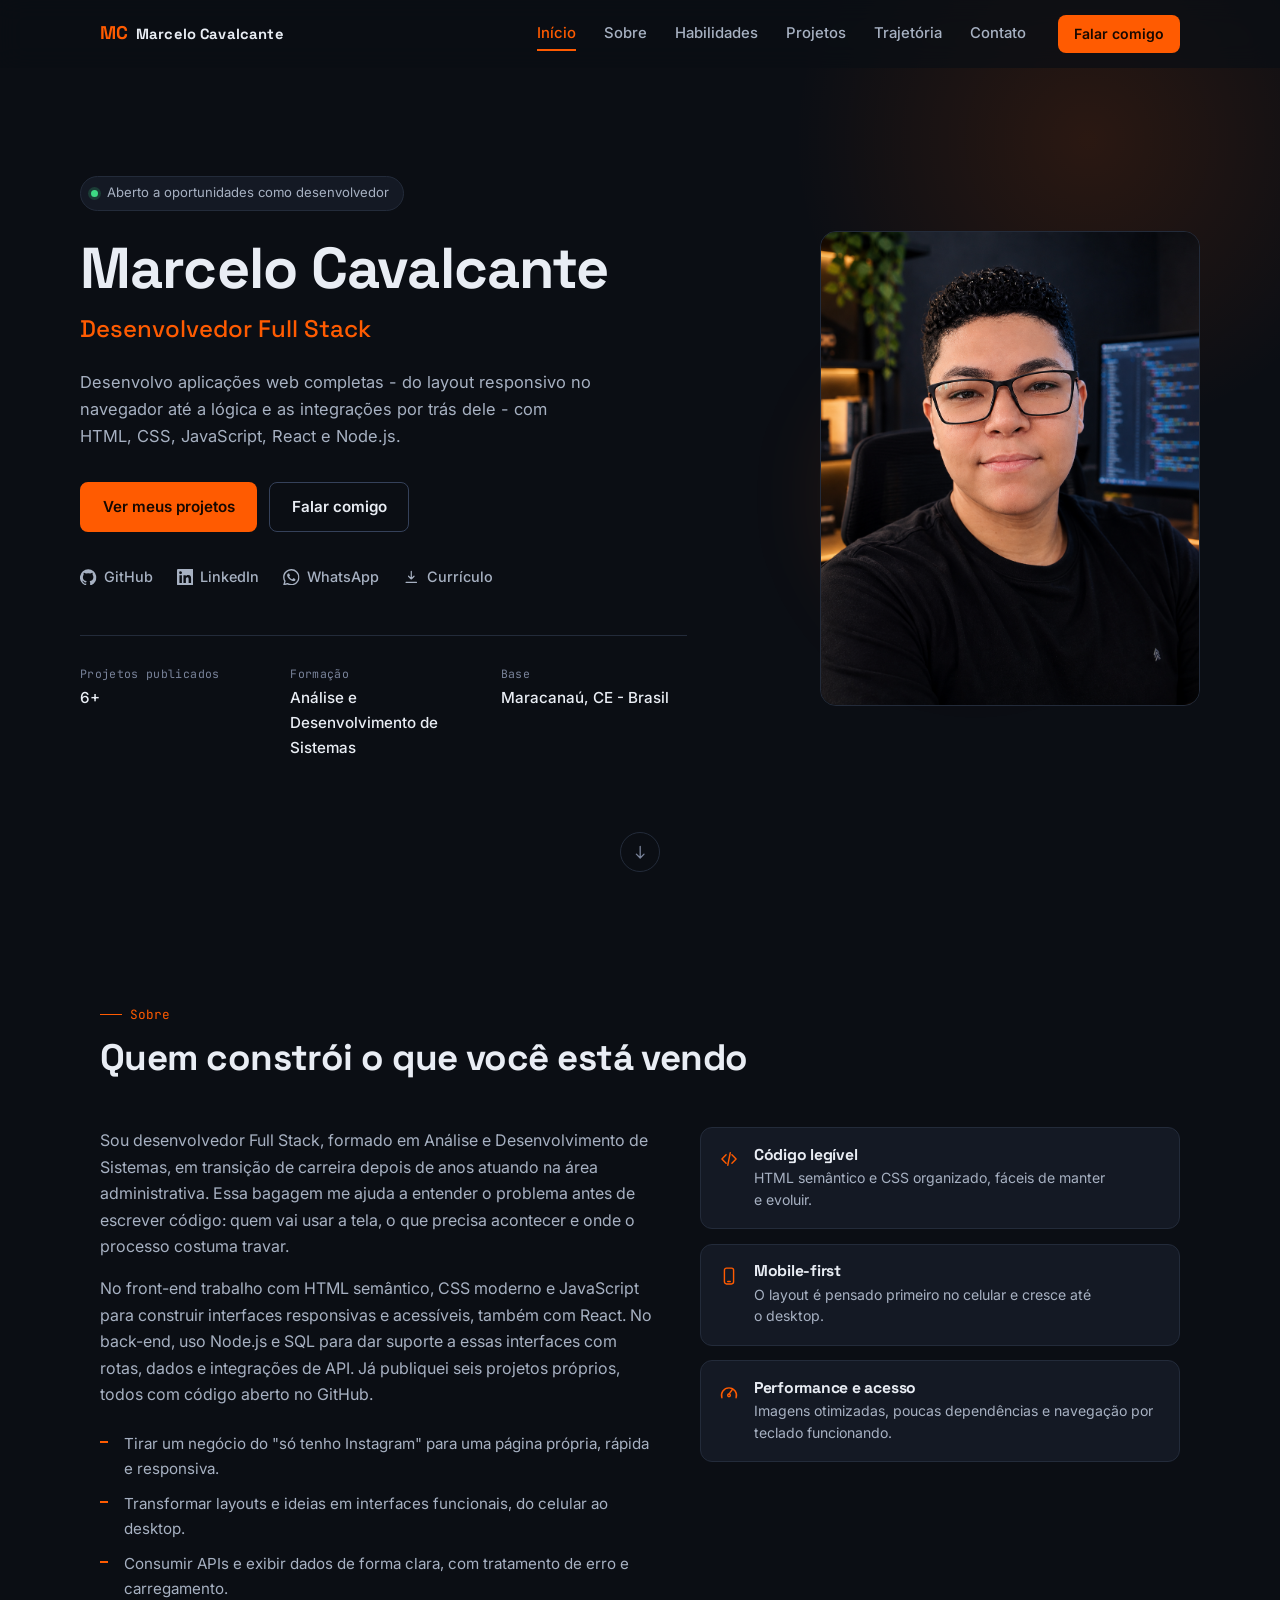
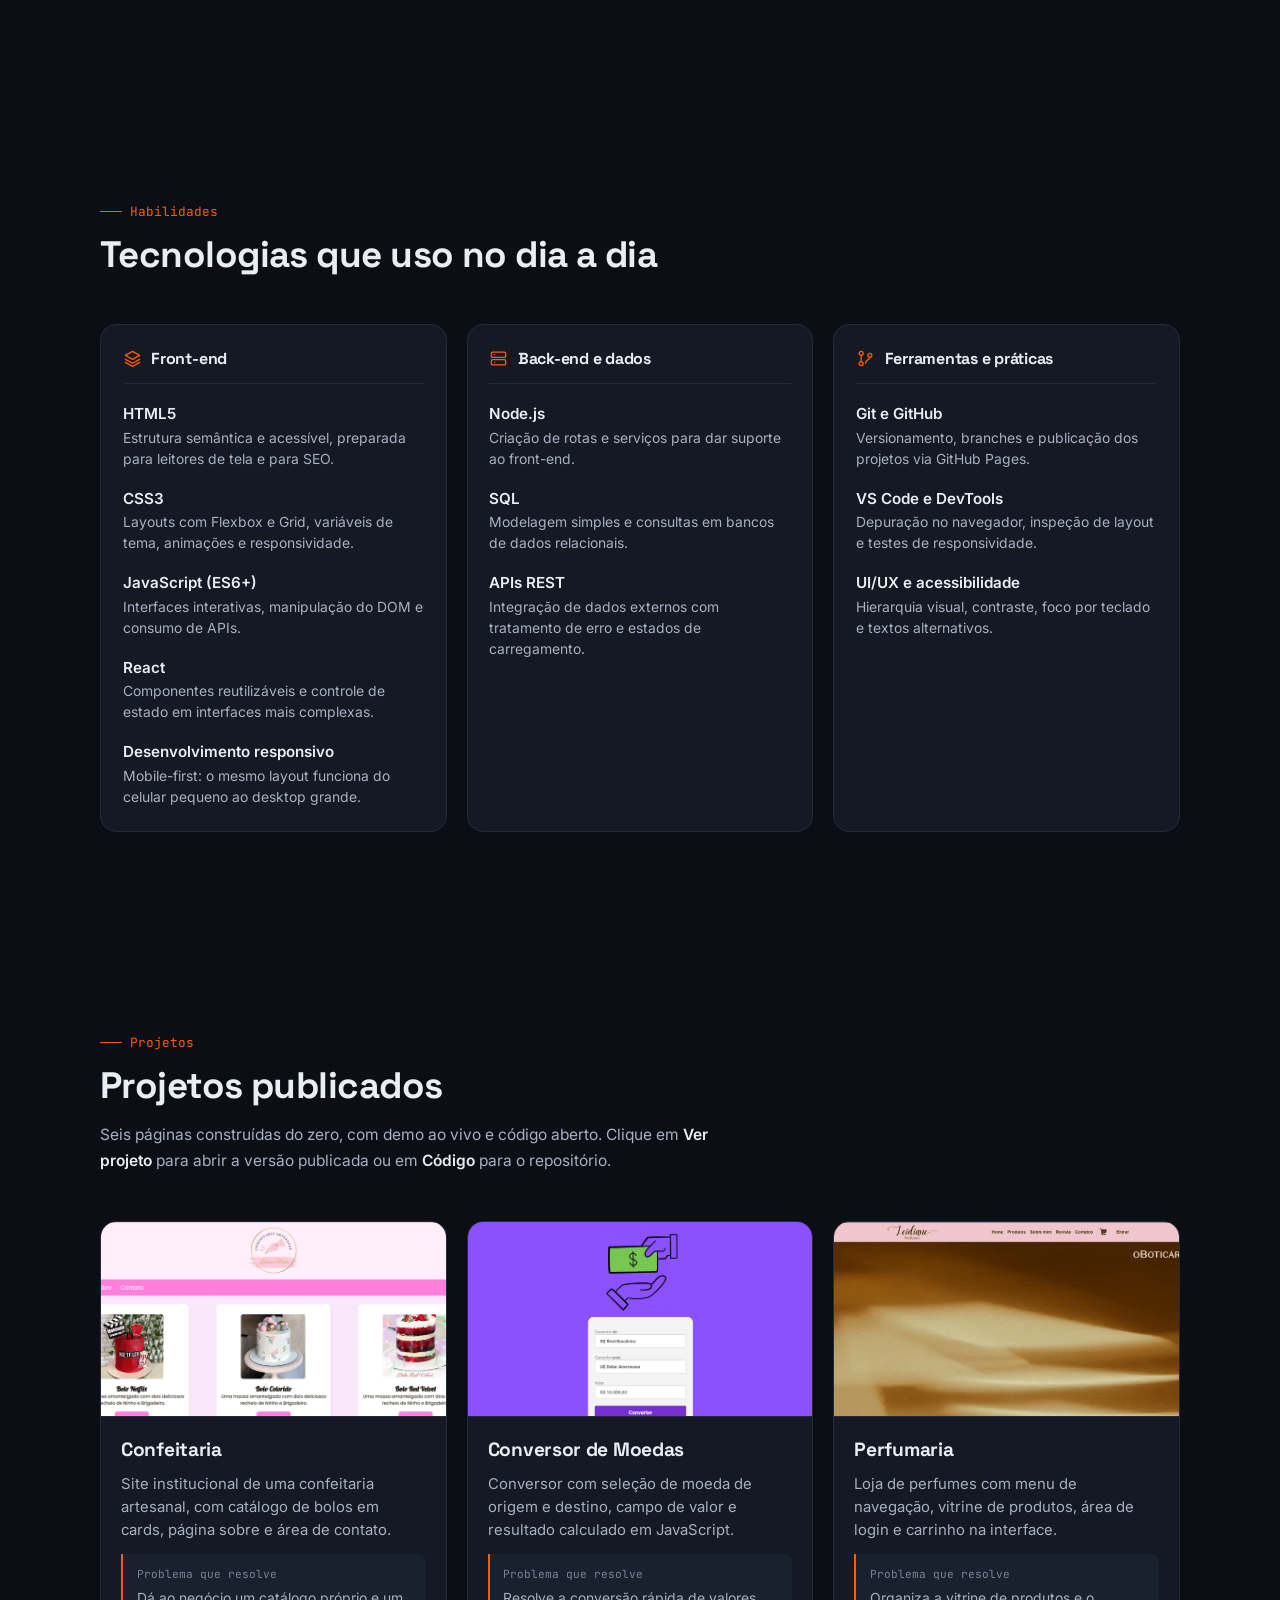
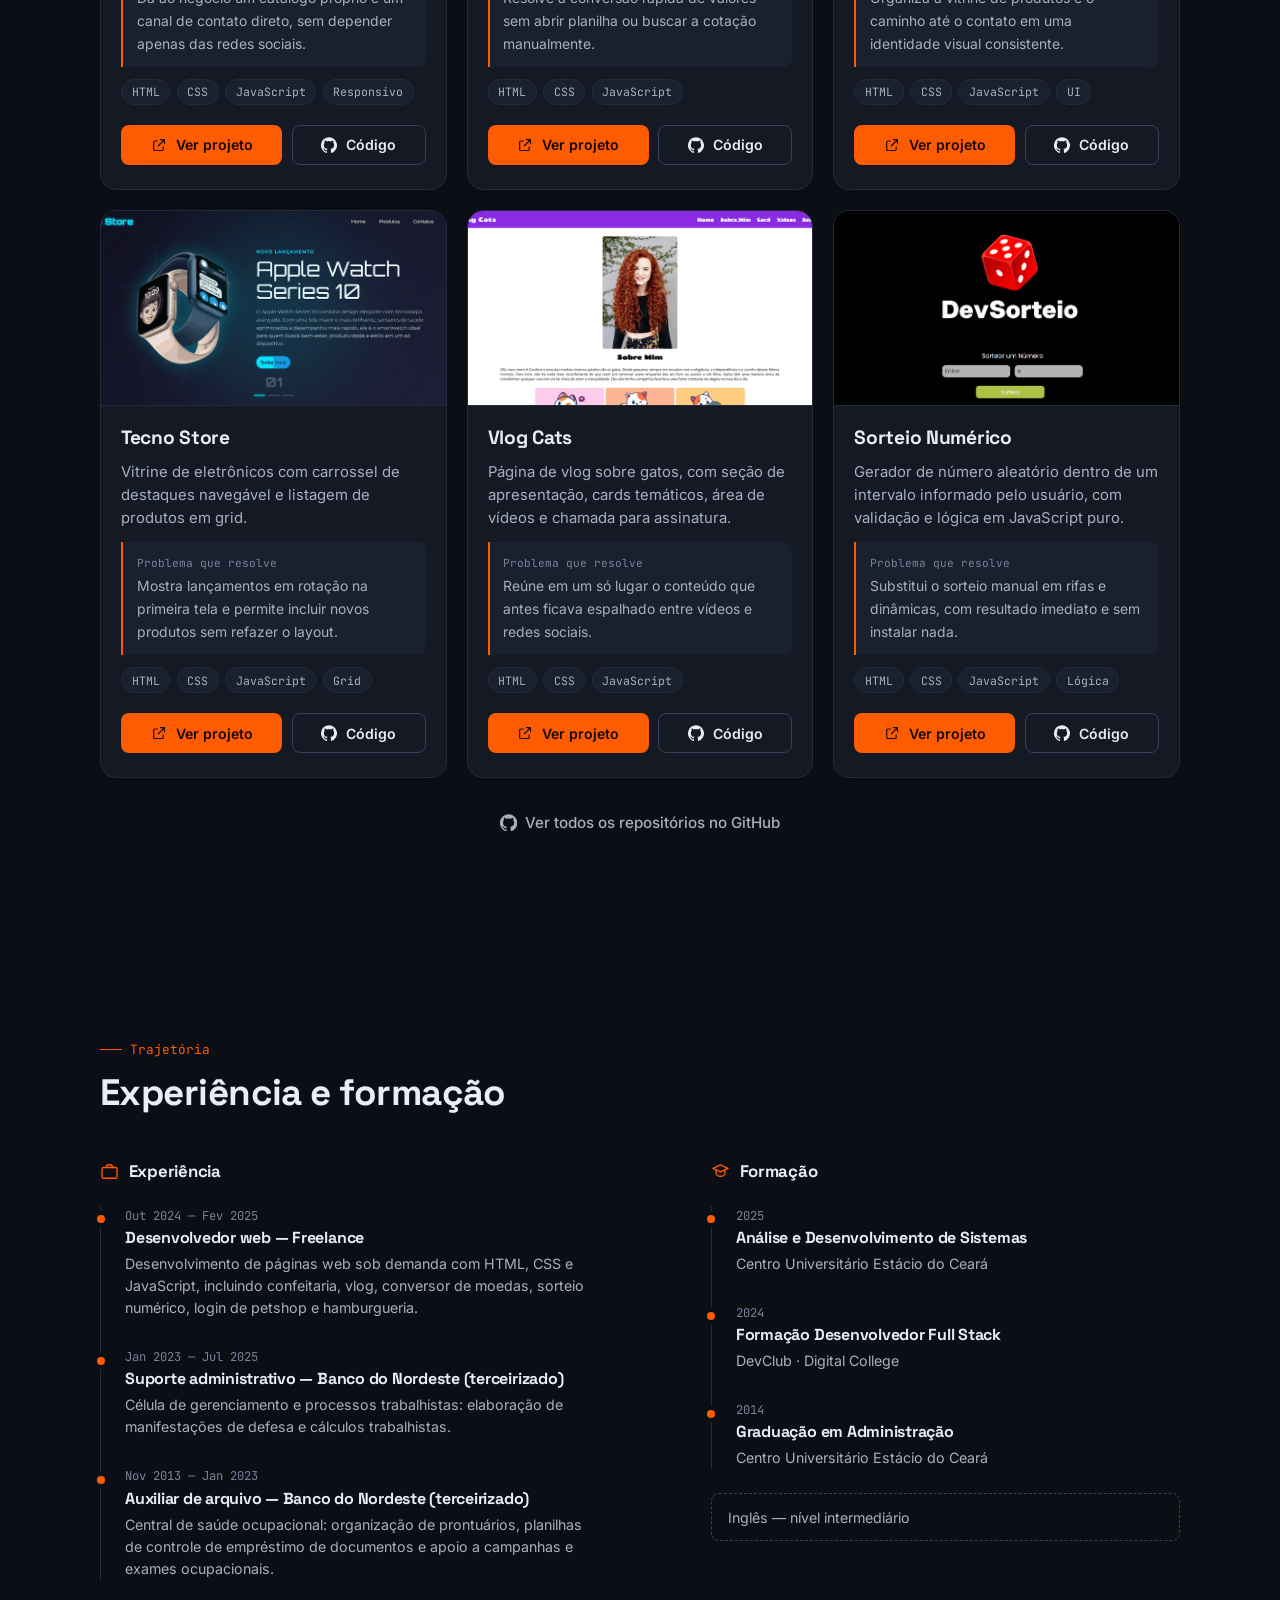
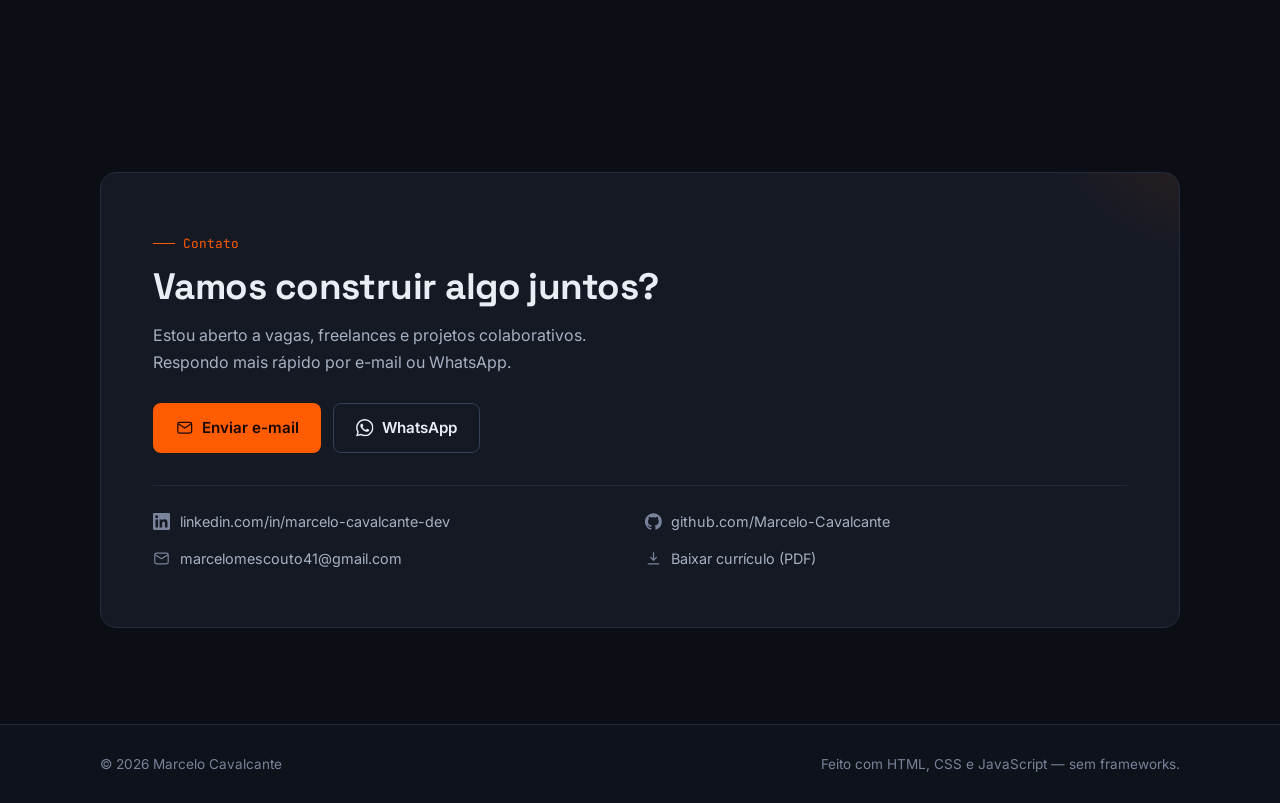
==== index.html @ 91643a25 "Add files via upload" ====
<!DOCTYPE html>
<html lang="pt-BR">

<head>
    <meta charset="UTF-8">
    <meta name="viewport" content="width=device-width, initial-scale=1">

    <title>Marcelo Cavalcante | Desenvolvedor Full Stack</title>
    <meta name="description"
        content="Marcelo Cavalcante — Desenvolvedor Full Stack em Fortaleza/CE. Construo aplicações web responsivas com HTML, CSS, JavaScript, React e Node.js. Veja projetos publicados, habilidades e contato.">
    <meta name="author" content="Marcelo Cavalcante">
    <meta name="theme-color" content="#0b0e14">

    <!-- TODO: troque pela URL real do site quando publicar -->
    <link rel="canonical" href="https://marcelo-cavalcante.github.io/">

    <!-- Open Graph / Twitter -->
    <meta property="og:type" content="website">
    <meta property="og:locale" content="pt_BR">
    <meta property="og:site_name" content="Marcelo Cavalcante">
    <meta property="og:title" content="Marcelo Cavalcante | Desenvolvedor Full Stack">
    <meta property="og:description"
        content="Desenvolvedor Full Stack. Aplicações web responsivas com HTML, CSS, JavaScript, React e Node.js.">
    <meta property="og:url" content="https://marcelo-cavalcante.github.io/">
    <meta property="og:image" content="https://marcelo-cavalcante.github.io/img/og-image.jpg">
    <meta property="og:image:width" content="1200">
    <meta property="og:image:height" content="630">
    <meta property="og:image:alt" content="Marcelo Cavalcante — Desenvolvedor Full Stack">
    <meta name="twitter:card" content="summary_large_image">

    <link rel="icon" type="image/svg+xml" href="img/favicon.svg">

    <link rel="preconnect" href="https://fonts.googleapis.com">
    <link rel="preconnect" href="https://fonts.gstatic.com" crossorigin>
    <link rel="preload" as="style"
        href="https://fonts.googleapis.com/css2?family=Space+Grotesk:wght@500;700&family=Inter:wght@400;500;600&family=JetBrains+Mono:wght@400&display=swap">
    <link rel="stylesheet"
        href="https://fonts.googleapis.com/css2?family=Space+Grotesk:wght@500;700&family=Inter:wght@400;500;600&family=JetBrains+Mono:wght@400&display=swap">

    <link rel="stylesheet" href="style.css">

    <script type="application/ld+json">
    {
      "@context": "https://schema.org",
      "@type": "Person",
      "name": "Marcelo Cavalcante",
      "jobTitle": "Desenvolvedor Full Stack",
      "email": "mailto:marcelomescouto41@gmail.com",
      "url": "https://marcelo-cavalcante.github.io/",
      "address": { "@type": "PostalAddress", "addressLocality": "Maracanaú", "addressRegion": "CE", "addressCountry": "BR" },
      "knowsAbout": ["HTML", "CSS", "JavaScript", "React", "Node.js", "SQL", "Git"],
      "sameAs": [
        "https://github.com/Marcelo-Cavalcante",
        "https://www.linkedin.com/in/marcelo-cavalcante-dev"
      ]
    }
    </script>
</head>

<body>

    <a class="skip-link" href="#conteudo">Pular para o conteúdo</a>

    <!-- Sprite de ícones: SVG inline, sem biblioteca externa -->
    <svg class="sprite" aria-hidden="true" focusable="false" xmlns="http://www.w3.org/2000/svg">
        <symbol id="i-github" viewBox="0 0 24 24">
            <path fill="currentColor"
                d="M12 .3a12 12 0 0 0-3.8 23.4c.6.1.8-.3.8-.6v-2c-3.3.7-4-1.6-4-1.6-.6-1.4-1.4-1.8-1.4-1.8-1-.7.1-.7.1-.7 1.2.1 1.8 1.2 1.8 1.2 1 1.8 2.8 1.3 3.5 1 .1-.8.4-1.3.7-1.6-2.7-.3-5.5-1.3-5.5-5.9 0-1.3.5-2.4 1.2-3.2-.1-.3-.5-1.5.1-3.2 0 0 1-.3 3.3 1.2a11.5 11.5 0 0 1 6 0c2.3-1.5 3.3-1.2 3.3-1.2.6 1.7.2 2.9.1 3.2.8.8 1.2 1.9 1.2 3.2 0 4.6-2.8 5.6-5.5 5.9.4.4.8 1.1.8 2.2v3.3c0 .3.2.7.8.6A12 12 0 0 0 12 .3Z" />
        </symbol>
        <symbol id="i-linkedin" viewBox="0 0 24 24">
            <path fill="currentColor"
                d="M20.45 20.45h-3.56v-5.57c0-1.33-.03-3.04-1.85-3.04-1.86 0-2.14 1.45-2.14 2.94v5.67H9.35V9h3.41v1.56h.05c.47-.9 1.63-1.85 3.36-1.85 3.6 0 4.27 2.37 4.27 5.46v6.28ZM5.34 7.43a2.07 2.07 0 1 1 0-4.13 2.07 2.07 0 0 1 0 4.13Zm1.78 13.02H3.55V9h3.57v11.45ZM22.22 0H1.77C.79 0 0 .77 0 1.72v20.56C0 23.23.79 24 1.77 24h20.45c.98 0 1.78-.77 1.78-1.72V1.72C24 .77 23.2 0 22.22 0Z" />
        </symbol>
        <symbol id="i-whatsapp" viewBox="0 0 24 24">
            <path fill="currentColor"
                d="M17.47 14.38c-.3-.15-1.76-.87-2.03-.97-.27-.1-.47-.15-.67.15-.2.3-.77.96-.94 1.16-.17.2-.35.22-.65.07-.3-.15-1.26-.46-2.4-1.48-.89-.79-1.49-1.76-1.66-2.06-.17-.3-.02-.46.13-.61.14-.13.3-.35.45-.52.15-.18.2-.3.3-.5.1-.2.05-.38-.02-.53-.08-.15-.67-1.6-.92-2.2-.24-.58-.49-.5-.67-.51h-.57c-.2 0-.52.07-.8.37-.27.3-1.04 1.02-1.04 2.48s1.07 2.88 1.22 3.08c.15.2 2.1 3.2 5.08 4.49.71.3 1.26.49 1.69.63.71.23 1.36.2 1.87.12.57-.09 1.76-.72 2.01-1.41.25-.7.25-1.29.17-1.41-.07-.12-.27-.2-.55-.35ZM12.05 21.8h-.01a9.87 9.87 0 0 1-5.03-1.38l-.36-.21-3.74.98 1-3.64-.24-.38a9.86 9.86 0 0 1-1.51-5.25c0-5.45 4.44-9.89 9.9-9.89a9.82 9.82 0 0 1 9.89 9.9c0 5.45-4.44 9.88-9.9 9.88ZM20.52 3.49A11.78 11.78 0 0 0 12.05 0C5.5 0 .17 5.33.17 11.88c0 2.1.55 4.14 1.6 5.95L.07 24l6.33-1.66a11.86 11.86 0 0 0 5.67 1.44h.01c6.55 0 11.88-5.33 11.88-11.88 0-3.17-1.24-6.15-3.48-8.4Z" />
        </symbol>
        <symbol id="i-mail" viewBox="0 0 24 24" fill="none" stroke="currentColor" stroke-width="1.7"
            stroke-linecap="round" stroke-linejoin="round">
            <rect x="2.5" y="4.5" width="19" height="15" rx="2.5" />
            <path d="m3.5 7 8.5 5.5L20.5 7" />
        </symbol>
        <symbol id="i-download" viewBox="0 0 24 24" fill="none" stroke="currentColor" stroke-width="1.7"
            stroke-linecap="round" stroke-linejoin="round">
            <path d="M12 3.5v11m0 0 4-4m-4 4-4-4M4.5 19.5h15" />
        </symbol>
        <symbol id="i-external" viewBox="0 0 24 24" fill="none" stroke="currentColor" stroke-width="1.7"
            stroke-linecap="round" stroke-linejoin="round">
            <path d="M14 4h6v6M20 4 11 13" />
            <path d="M18 14.5v4a1.5 1.5 0 0 1-1.5 1.5h-11A1.5 1.5 0 0 1 4 18.5v-11A1.5 1.5 0 0 1 5.5 6h4" />
        </symbol>
        <symbol id="i-code" viewBox="0 0 24 24" fill="none" stroke="currentColor" stroke-width="1.7"
            stroke-linecap="round" stroke-linejoin="round">
            <path d="m8.5 7-5 5 5 5M15.5 7l5 5-5 5M13.5 4.5l-3 15" />
        </symbol>
        <symbol id="i-layers" viewBox="0 0 24 24" fill="none" stroke="currentColor" stroke-width="1.7"
            stroke-linecap="round" stroke-linejoin="round">
            <path d="m12 3 9 5-9 5-9-5 9-5Z" />
            <path d="m3 13 9 5 9-5M3 17l9 5 9-5" />
        </symbol>
        <symbol id="i-server" viewBox="0 0 24 24" fill="none" stroke="currentColor" stroke-width="1.7"
            stroke-linecap="round" stroke-linejoin="round">
            <rect x="3" y="4" width="18" height="6.5" rx="1.5" />
            <rect x="3" y="13.5" width="18" height="6.5" rx="1.5" />
            <path d="M7 7.2h.01M7 16.8h.01" />
        </symbol>
        <symbol id="i-branch" viewBox="0 0 24 24" fill="none" stroke="currentColor" stroke-width="1.7"
            stroke-linecap="round" stroke-linejoin="round">
            <circle cx="6.5" cy="5.5" r="2.5" />
            <circle cx="6.5" cy="18.5" r="2.5" />
            <circle cx="17.5" cy="8" r="2.5" />
            <path d="M6.5 8v8M17.5 10.5c0 4-5.5 2.5-5.5 7.5" />
        </symbol>
        <symbol id="i-phone" viewBox="0 0 24 24" fill="none" stroke="currentColor" stroke-width="1.7"
            stroke-linecap="round" stroke-linejoin="round">
            <rect x="6.5" y="2.5" width="11" height="19" rx="2.5" />
            <path d="M10.5 18.5h3" />
        </symbol>
        <symbol id="i-gauge" viewBox="0 0 24 24" fill="none" stroke="currentColor" stroke-width="1.7"
            stroke-linecap="round" stroke-linejoin="round">
            <path d="M3.5 19a9 9 0 1 1 17 0" />
            <path d="M12 14.5 16 9" />
            <circle cx="12" cy="16" r="1.6" />
        </symbol>
        <symbol id="i-briefcase" viewBox="0 0 24 24" fill="none" stroke="currentColor" stroke-width="1.7"
            stroke-linecap="round" stroke-linejoin="round">
            <rect x="2.5" y="7" width="19" height="13.5" rx="2" />
            <path d="M8.5 7V5.5a2 2 0 0 1 2-2h3a2 2 0 0 1 2 2V7" />
        </symbol>
        <symbol id="i-cap" viewBox="0 0 24 24" fill="none" stroke="currentColor" stroke-width="1.7"
            stroke-linecap="round" stroke-linejoin="round">
            <path d="m12 3.5 9.5 4.5L12 12.5 2.5 8 12 3.5Z" />
            <path d="M6.5 10.2v4.6c0 1.7 2.5 3.2 5.5 3.2s5.5-1.5 5.5-3.2v-4.6" />
        </symbol>
        <symbol id="i-menu" viewBox="0 0 24 24" fill="none" stroke="currentColor" stroke-width="1.8"
            stroke-linecap="round">
            <path d="M4 7h16M4 12h16M4 17h16" />
        </symbol>
        <symbol id="i-close" viewBox="0 0 24 24" fill="none" stroke="currentColor" stroke-width="1.8"
            stroke-linecap="round">
            <path d="m6 6 12 12M18 6 6 18" />
        </symbol>
        <symbol id="i-arrow-down" viewBox="0 0 24 24" fill="none" stroke="currentColor" stroke-width="1.7"
            stroke-linecap="round" stroke-linejoin="round">
            <path d="M12 4.5v15m0 0 5-5m-5 5-5-5" />
        </symbol>
    </svg>

    <header class="cabecalho" id="cabecalho">
        <div class="cabecalho-inner">
            <a class="marca" href="#inicio">
                <span class="marca-sigla">MC</span>
                <span class="marca-texto">Marcelo Cavalcante</span>
            </a>

            <nav class="nav" id="nav" aria-label="Navegação principal">
                <ul class="nav-lista">
                    <li><a class="nav-link" href="#inicio">Início</a></li>
                    <li><a class="nav-link" href="#sobre">Sobre</a></li>
                    <li><a class="nav-link" href="#habilidades">Habilidades</a></li>
                    <li><a class="nav-link" href="#projetos">Projetos</a></li>
                    <li><a class="nav-link" href="#trajetoria">Trajetória</a></li>
                    <li><a class="nav-link" href="#contato">Contato</a></li>
                </ul>

                <div class="nav-extra">
                    <a class="btn btn-sm btn-primario" href="#contato">Falar comigo</a>
                </div>
            </nav>

            <button class="nav-toggle" id="nav-toggle" type="button" aria-expanded="false" aria-controls="nav">
                <svg class="icone icone-menu" aria-hidden="true">
                    <use href="#i-menu"></use>
                </svg>
                <svg class="icone icone-fechar" aria-hidden="true">
                    <use href="#i-close"></use>
                </svg>
                <span class="sr-only">Abrir menu</span>
            </button>
        </div>
    </header>

    <div class="nav-fundo" id="nav-fundo" hidden></div>

    <main id="conteudo">

        <!-- ============ HERO ============ -->
        <section class="hero" id="inicio">
            <div class="hero-inner">
                <div class="hero-texto">
                    <p class="hero-disponibilidade">
                        <span class="ponto" aria-hidden="true"></span>
                        Aberto a oportunidades como desenvolvedor
                    </p>

                    <h1>Marcelo Cavalcante</h1>
                    <p class="hero-cargo">Desenvolvedor Full Stack</p>

                    <p class="hero-desc">
                        Desenvolvo aplicações web completas - do layout responsivo no navegador até a lógica e as
                        integrações por trás dele - com HTML, CSS, JavaScript, React e Node.js.
                    </p>

                    <div class="hero-acoes">
                        <a class="btn btn-primario" href="#projetos">Ver meus projetos</a>
                        <a class="btn btn-contorno" href="#contato">Falar comigo</a>
                    </div>

                    <ul class="hero-social">
                        <li>
                            <a href="https://github.com/Marcelo-Cavalcante" target="_blank" rel="noopener noreferrer">
                                <svg class="icone" aria-hidden="true">
                                    <use href="#i-github"></use>
                                </svg> GitHub
                            </a>
                        </li>
                        <li>
                            <a href="https://www.linkedin.com/in/marcelo-cavalcante-dev" target="_blank"
                                rel="noopener noreferrer">
                                <svg class="icone" aria-hidden="true">
                                    <use href="#i-linkedin"></use>
                                </svg> LinkedIn
                            </a>
                        </li>
                        <li>
                            <a href="https://wa.me/5585988868457" target="_blank" rel="noopener noreferrer">
                                <svg class="icone" aria-hidden="true">
                                    <use href="#i-whatsapp"></use>
                                </svg> WhatsApp
                            </a>
                        </li>
                        <li>
                            <a href="Marcelo_Cavalcante_-_CV.pdf" download>
                                <svg class="icone" aria-hidden="true">
                                    <use href="#i-download"></use>
                                </svg> Currículo
                            </a>
                        </li>
                    </ul>

                    <dl class="hero-fatos">
                        <div>
                            <dt>Projetos publicados</dt>
                            <dd>6+</dd>
                        </div>
                        <div>
                            <dt>Formação</dt>
                            <dd>Análise e Desenvolvimento de Sistemas</dd>
                        </div>
                        <div>
                            <dt>Base</dt>
                            <dd>Maracanaú, CE - Brasil</dd>
                        </div>
                    </dl>
                </div>

                <div class="hero-visual">
                    <div class="hero-brilho" aria-hidden="true"></div>
                    <img src="img/banner02.png" width="760" height="1330" fetchpriority="high" decoding="async"
                        alt="Retrato de Marcelo Cavalcante" class="hero-foto">
                </div>
            </div>

            <a class="hero-scroll" href="#sobre" aria-label="Ir para a seção Sobre">
                <svg class="icone" aria-hidden="true">
                    <use href="#i-arrow-down"></use>
                </svg>
            </a>
        </section>

        <!-- ============ SOBRE ============ -->
        <section class="secao sobre" id="sobre">
            <div class="secao-cabecalho reveal">
                <p class="rotulo">Sobre</p>
                <h2>Quem constrói o que você está vendo</h2>
            </div>

            <div class="sobre-grid">
                <div class="sobre-texto reveal">
                    <p>
                        Sou desenvolvedor Full Stack, formado em Análise e Desenvolvimento de Sistemas, em transição
                        de carreira depois de anos atuando na área administrativa. Essa bagagem me ajuda a entender
                        o problema antes de escrever código: quem vai usar a tela, o que precisa acontecer e onde
                        o processo costuma travar.
                    </p>
                    <p>
                        No front-end trabalho com HTML semântico, CSS moderno e JavaScript para construir interfaces
                        responsivas e acessíveis, também com React. No back-end, uso Node.js e SQL para dar suporte
                        a essas interfaces com rotas, dados e integrações de API. Já publiquei seis projetos próprios,
                        todos com código aberto no GitHub.
                    </p>

                    <ul class="sobre-resolve">
                        <li>Tirar um negócio do "só tenho Instagram" para uma página própria, rápida e responsiva.</li>
                        <li>Transformar layouts e ideias em interfaces funcionais, do celular ao desktop.</li>
                        <li>Consumir APIs e exibir dados de forma clara, com tratamento de erro e carregamento.</li>
                    </ul>
                </div>

                <ul class="sobre-pilares reveal">
                    <li>
                        <svg class="icone" aria-hidden="true">
                            <use href="#i-code"></use>
                        </svg>
                        <div>
                            <h3>Código legível</h3>
                            <p>HTML semântico e CSS organizado, fáceis de manter e evoluir.</p>
                        </div>
                    </li>
                    <li>
                        <svg class="icone" aria-hidden="true">
                            <use href="#i-phone"></use>
                        </svg>
                        <div>
                            <h3>Mobile-first</h3>
                            <p>O layout é pensado primeiro no celular e cresce até o desktop.</p>
                        </div>
                    </li>
                    <li>
                        <svg class="icone" aria-hidden="true">
                            <use href="#i-gauge"></use>
                        </svg>
                        <div>
                            <h3>Performance e acesso</h3>
                            <p>Imagens otimizadas, poucas dependências e navegação por teclado funcionando.</p>
                        </div>
                    </li>
                </ul>
            </div>
        </section>

        <!-- ============ HABILIDADES ============ -->
        <section class="secao habilidades" id="habilidades">
            <div class="secao-cabecalho reveal">
                <p class="rotulo">Habilidades</p>
                <h2>Tecnologias que uso no dia a dia</h2>
            </div>

            <div class="habilidades-grid" id="habilidades-grid">
                <!-- gerado por script.js -->
            </div>
        </section>

        <!-- ============ PROJETOS ============ -->
        <section class="secao projetos" id="projetos">
            <div class="secao-cabecalho reveal">
                <p class="rotulo">Projetos</p>
                <h2>Projetos publicados</h2>
                <p class="secao-sub">
                    Seis páginas construídas do zero, com demo ao vivo e código aberto. Clique em
                    <strong>Ver projeto</strong> para abrir a versão publicada ou em <strong>Código</strong> para o
                    repositório.
                </p>
            </div>

            <div class="projetos-grid" id="projetos-grid">
                <!-- gerado por script.js -->
            </div>

            <p class="projetos-rodape reveal">
                <a class="link-acento" href="https://github.com/Marcelo-Cavalcante?tab=repositories" target="_blank"
                    rel="noopener noreferrer">
                    <svg class="icone" aria-hidden="true">
                        <use href="#i-github"></use>
                    </svg>
                    Ver todos os repositórios no GitHub
                </a>
            </p>
        </section>

        <!-- ============ TRAJETÓRIA ============ -->
        <section class="secao trajetoria" id="trajetoria">
            <div class="secao-cabecalho reveal">
                <p class="rotulo">Trajetória</p>
                <h2>Experiência e formação</h2>
            </div>

            <div class="trajetoria-grid">
                <div class="reveal">
                    <h3 class="trajetoria-titulo">
                        <svg class="icone" aria-hidden="true">
                            <use href="#i-briefcase"></use>
                        </svg> Experiência
                    </h3>
                    <ol class="linha-tempo">
                        <li>
                            <p class="linha-tempo-data">Out 2024 — Fev 2025</p>
                            <h4>Desenvolvedor web — Freelance</h4>
                            <p class="linha-tempo-desc">
                                Desenvolvimento de páginas web sob demanda com HTML, CSS e JavaScript, incluindo
                                confeitaria, vlog, conversor de moedas, sorteio numérico, login de petshop e
                                hamburgueria.
                            </p>
                        </li>
                        <li>
                            <p class="linha-tempo-data">Jan 2023 — Jul 2025</p>
                            <h4>Suporte administrativo — Banco do Nordeste (terceirizado)</h4>
                            <p class="linha-tempo-desc">
                                Célula de gerenciamento e processos trabalhistas: elaboração de manifestações de
                                defesa e cálculos trabalhistas.
                            </p>
                        </li>
                        <li>
                            <p class="linha-tempo-data">Nov 2013 — Jan 2023</p>
                            <h4>Auxiliar de arquivo — Banco do Nordeste (terceirizado)</h4>
                            <p class="linha-tempo-desc">
                                Central de saúde ocupacional: organização de prontuários, planilhas de controle de
                                empréstimo de documentos e apoio a campanhas e exames ocupacionais.
                            </p>
                        </li>
                    </ol>
                </div>

                <div class="reveal">
                    <h3 class="trajetoria-titulo">
                        <svg class="icone" aria-hidden="true">
                            <use href="#i-cap"></use>
                        </svg> Formação
                    </h3>
                    <ol class="linha-tempo">
                        <li>
                            <p class="linha-tempo-data">2025</p>
                            <h4>Análise e Desenvolvimento de Sistemas</h4>
                            <p class="linha-tempo-desc">Centro Universitário Estácio do Ceará</p>
                        </li>
                        <li>
                            <p class="linha-tempo-data">2024</p>
                            <h4>Formação Desenvolvedor Full Stack</h4>
                            <p class="linha-tempo-desc">DevClub · Digital College</p>
                        </li>
                        <li>
                            <p class="linha-tempo-data">2014</p>
                            <h4>Graduação em Administração</h4>
                            <p class="linha-tempo-desc">Centro Universitário Estácio do Ceará</p>
                        </li>
                    </ol>

                    <p class="trajetoria-idioma">Inglês — nível intermediário</p>
                </div>
            </div>
        </section>

        <!-- ============ CONTATO ============ -->
        <section class="secao contato" id="contato">
            <div class="contato-caixa reveal">
                <p class="rotulo">Contato</p>
                <h2>Vamos construir algo juntos?</h2>
                <p class="contato-sub">
                    Estou aberto a vagas, freelances e projetos colaborativos. Respondo mais rápido por e-mail ou
                    WhatsApp.
                </p>

                <div class="contato-acoes">
                    <a class="btn btn-primario" href="mailto:marcelomescouto41@gmail.com">
                        <svg class="icone" aria-hidden="true">
                            <use href="#i-mail"></use>
                        </svg> Enviar e-mail
                    </a>
                    <a class="btn btn-contorno" href="https://wa.me/5585988868457" target="_blank"
                        rel="noopener noreferrer">
                        <svg class="icone" aria-hidden="true">
                            <use href="#i-whatsapp"></use>
                        </svg> WhatsApp
                    </a>
                </div>

                <ul class="contato-links">
                    <li>
                        <a href="https://www.linkedin.com/in/marcelo-cavalcante-dev" target="_blank"
                            rel="noopener noreferrer">
                            <svg class="icone" aria-hidden="true">
                                <use href="#i-linkedin"></use>
                            </svg> linkedin.com/in/marcelo-cavalcante-dev
                        </a>
                    </li>
                    <li>
                        <a href="https://github.com/Marcelo-Cavalcante" target="_blank" rel="noopener noreferrer">
                            <svg class="icone" aria-hidden="true">
                                <use href="#i-github"></use>
                            </svg> github.com/Marcelo-Cavalcante
                        </a>
                    </li>
                    <li>
                        <a href="mailto:marcelomescouto41@gmail.com">
                            <svg class="icone" aria-hidden="true">
                                <use href="#i-mail"></use>
                            </svg> marcelomescouto41@gmail.com
                        </a>
                    </li>
                    <li>
                        <a href="Marcelo_Cavalcante_-_CV.pdf" download>
                            <svg class="icone" aria-hidden="true">
                                <use href="#i-download"></use>
                            </svg> Baixar currículo (PDF)
                        </a>
                    </li>
                </ul>
            </div>
        </section>
    </main>

    <footer class="rodape">
        <div class="rodape-inner">
            <p>&copy; <span id="ano">2026</span> Marcelo Cavalcante</p>
            <p>Feito com HTML, CSS e JavaScript — sem frameworks.</p>
        </div>
    </footer>

    <script src="script.js" defer></script>
</body>

</html>
---- style.css ----
/* =========================================================
   Marcelo Cavalcante — Portfólio
   Sumário:
   1. Reset e base
   2. Tokens (cores, tipografia, layout)
   3. Utilitários (botões, rótulos, ícones, reveal)
   4. Cabeçalho e navegação
   5. Hero
   6. Sobre
   7. Habilidades
   8. Projetos
   9. Trajetória
   10. Contato e rodapé
   11. Breakpoints (768px / 1024px)
   ========================================================= */

/* ============ 1. RESET E BASE ============ */
*,
*::before,
*::after {
    box-sizing: border-box;
}

* {
    margin: 0;
    padding: 0;
}

html {
    scroll-behavior: smooth;
    -webkit-text-size-adjust: 100%;
}

img,
svg {
    display: block;
    max-width: 100%;
}

img {
    height: auto;
}

ul,
ol {
    list-style: none;
}

a {
    color: inherit;
    text-decoration: none;
}

button {
    font: inherit;
    color: inherit;
    background: none;
    border: 0;
    cursor: pointer;
}

/* ============ 2. TOKENS ============ */
:root {
    /* superfícies */
    --bg: #0b0e14;
    --bg-alt: #0e121a;
    --superficie: #141924;
    --superficie-2: #19202e;
    --linha: #232b3a;
    --linha-forte: #35415a;

    /* texto */
    --texto: #e9edf4;
    --texto-2: #a7b1c2;
    --texto-3: #79839a;

    /* marca */
    --marca: #ff5b01;
    --marca-clara: #ff7d34;
    --marca-tinta: #170800;
    --marca-suave: rgba(255, 91, 1, 0.12);
    --marca-borda: rgba(255, 91, 1, 0.35);

    /* tipografia */
    --ff-display: 'Space Grotesk', system-ui, sans-serif;
    --ff-corpo: 'Inter', system-ui, -apple-system, sans-serif;
    --ff-mono: 'JetBrains Mono', ui-monospace, monospace;

    /* layout */
    --largura: 1120px;
    --borda-larga: 16px;
    --borda: 12px;
    --borda-pequena: 8px;
    --altura-cabecalho: 68px;
    --sombra: 0 18px 40px -20px rgba(0, 0, 0, 0.8);
    --transicao: 200ms cubic-bezier(0.4, 0, 0.2, 1);
}

body {
    background-color: var(--bg);
    color: var(--texto);
    font-family: var(--ff-corpo);
    font-size: 1rem;
    line-height: 1.65;
    -webkit-font-smoothing: antialiased;
    overflow-x: hidden;
}

body.menu-aberto {
    overflow: hidden;
}

h1,
h2,
h3,
h4 {
    font-family: var(--ff-display);
    line-height: 1.15;
    font-weight: 700;
    letter-spacing: -0.015em;
}

h1 {
    font-size: clamp(2.35rem, 7vw, 3.6rem);
}

h2 {
    font-size: clamp(1.7rem, 4.2vw, 2.3rem);
}

h3 {
    font-size: 1.05rem;
}

p {
    text-wrap: pretty;
}

::selection {
    background-color: var(--marca);
    color: var(--marca-tinta);
}

:focus-visible {
    outline: 2px solid var(--marca);
    outline-offset: 3px;
    border-radius: 4px;
}

/* ============ 3. UTILITÁRIOS ============ */
.sprite {
    position: absolute;
    width: 0;
    height: 0;
    overflow: hidden;
}

.icone {
    width: 1.15em;
    height: 1.15em;
    flex-shrink: 0;
}

.sr-only {
    position: absolute;
    width: 1px;
    height: 1px;
    padding: 0;
    overflow: hidden;
    clip: rect(0 0 0 0);
    white-space: nowrap;
    border: 0;
}

.skip-link {
    position: absolute;
    top: -100px;
    left: 1rem;
    z-index: 1000;
    padding: 0.7rem 1.1rem;
    background-color: var(--marca);
    color: var(--marca-tinta);
    font-weight: 600;
    border-radius: var(--borda-pequena);
    transition: top var(--transicao);
}

.skip-link:focus {
    top: 1rem;
}

.secao {
    max-width: var(--largura);
    margin-inline: auto;
    padding: clamp(3.5rem, 9vw, 6rem) 1.25rem;
    scroll-margin-top: var(--altura-cabecalho);
}

.secao-cabecalho {
    margin-bottom: clamp(2rem, 5vw, 3rem);
}

.rotulo {
    display: inline-flex;
    align-items: center;
    gap: 0.5rem;
    font-family: var(--ff-mono);
    font-size: 0.8rem;
    color: var(--marca);
    margin-bottom: 0.75rem;
}

.rotulo::before {
    content: "";
    width: 22px;
    height: 1px;
    background-color: var(--marca);
}

.secao-sub {
    color: var(--texto-2);
    max-width: 62ch;
    margin-top: 0.9rem;
    font-size: 0.97rem;
}

.secao-sub strong {
    color: var(--texto);
    font-weight: 600;
}

.link-acento {
    display: inline-flex;
    align-items: center;
    gap: 0.5rem;
    color: var(--texto-2);
    font-weight: 500;
    font-size: 0.95rem;
    border-bottom: 1px solid transparent;
    transition: color var(--transicao), border-color var(--transicao);
}

.link-acento:hover {
    color: var(--marca);
    border-bottom-color: var(--marca-borda);
}

/* botões */
.btn {
    display: inline-flex;
    align-items: center;
    justify-content: center;
    gap: 0.55rem;
    min-height: 46px;
    padding: 0.7rem 1.35rem;
    border: 1px solid transparent;
    border-radius: var(--borda-pequena);
    font-weight: 600;
    font-size: 0.95rem;
    text-align: center;
    transition: background-color var(--transicao), border-color var(--transicao),
        color var(--transicao), transform var(--transicao), box-shadow var(--transicao);
}

.btn:active {
    transform: translateY(1px);
}

.btn-sm {
    min-height: 38px;
    padding: 0.4rem 0.95rem;
    font-size: 0.88rem;
}

.btn-primario {
    background-color: var(--marca);
    color: var(--marca-tinta);
}

.btn-primario:hover {
    background-color: var(--marca-clara);
    box-shadow: 0 10px 24px -10px rgba(255, 91, 1, 0.65);
}

.btn-contorno {
    border-color: var(--linha-forte);
    color: var(--texto);
}

.btn-contorno:hover {
    border-color: var(--marca);
    color: var(--marca);
    background-color: var(--marca-suave);
}

/* animação de entrada */
.reveal {
    opacity: 0;
    transform: translateY(18px);
    transition: opacity 600ms ease, transform 600ms ease;
}

.reveal.visivel {
    opacity: 1;
    transform: none;
}

@media (prefers-reduced-motion: reduce) {
    html {
        scroll-behavior: auto;
    }

    *,
    *::before,
    *::after {
        animation-duration: 0.01ms !important;
        animation-iteration-count: 1 !important;
        transition-duration: 0.01ms !important;
    }

    .reveal {
        opacity: 1;
        transform: none;
    }
}

/* ============ 4. CABEÇALHO E NAVEGAÇÃO ============ */
.cabecalho {
    position: fixed;
    inset: 0 0 auto 0;
    z-index: 100;
    height: var(--altura-cabecalho);
    display: flex;
    align-items: center;
    background-color: rgba(11, 14, 20, 0.72);
    backdrop-filter: blur(12px);
    -webkit-backdrop-filter: blur(12px);
    border-bottom: 1px solid transparent;
    transition: border-color var(--transicao), background-color var(--transicao);
}

.cabecalho.rolado {
    border-bottom-color: var(--linha);
    background-color: rgba(11, 14, 20, 0.92);
}

.cabecalho-inner {
    width: 100%;
    max-width: var(--largura);
    margin-inline: auto;
    padding-inline: 1.25rem;
    display: flex;
    align-items: center;
    justify-content: space-between;
    gap: 1rem;
}

.marca {
    display: inline-flex;
    align-items: baseline;
    gap: 0.5rem;
    font-family: var(--ff-display);
    font-weight: 700;
}

.marca-sigla {
    font-size: 1.15rem;
    color: var(--marca);
}

.marca-texto {
    font-size: 0.92rem;
    color: var(--texto);
    letter-spacing: 0.01em;
}

/* a gaveta cobre parte do cabeçalho: a marca sai de cena enquanto ela está aberta */
body.menu-aberto .marca {
    opacity: 0;
    transition: opacity 150ms ease;
}

.nav-toggle {
    display: inline-flex;
    align-items: center;
    justify-content: center;
    width: 44px;
    height: 44px;
    margin-right: -0.4rem;
    border: 1px solid var(--linha);
    border-radius: var(--borda-pequena);
    color: var(--texto);
    z-index: 130;
}

.nav-toggle .icone {
    width: 22px;
    height: 22px;
}

.nav-toggle .icone-fechar,
.nav-toggle[aria-expanded="true"] .icone-menu {
    display: none;
}

.nav-toggle[aria-expanded="true"] .icone-fechar {
    display: block;
    color: var(--marca);
}

/* gaveta mobile */
.nav {
    position: fixed;
    top: 0;
    right: 0;
    z-index: 120;
    width: min(320px, 84vw);
    height: 100dvh;
    padding: calc(var(--altura-cabecalho) + 1.5rem) 1.5rem 2rem;
    background-color: var(--superficie);
    border-left: 1px solid var(--linha);
    display: flex;
    flex-direction: column;
    gap: 1.5rem;
    transform: translateX(100%);
    visibility: hidden;
    transition: transform 280ms cubic-bezier(0.4, 0, 0.2, 1), visibility 280ms;
}

body.menu-aberto .nav {
    transform: translateX(0);
    visibility: visible;
}

.nav-lista {
    display: flex;
    flex-direction: column;
    gap: 0.25rem;
}

.nav-link {
    display: block;
    padding: 0.7rem 0.25rem;
    color: var(--texto-2);
    font-weight: 500;
    border-bottom: 1px solid var(--linha);
    transition: color var(--transicao);
}

.nav-link:hover,
.nav-link[aria-current="true"] {
    color: var(--marca);
}

.nav-extra .btn {
    width: 100%;
}

/* z-index abaixo do cabeçalho: a gaveta vive dentro do contexto de
   empilhamento do cabeçalho, então o fundo precisa ficar atrás dele. */
.nav-fundo {
    position: fixed;
    inset: 0;
    z-index: 90;
    background-color: rgba(4, 6, 10, 0.6);
    backdrop-filter: blur(2px);
    opacity: 0;
    transition: opacity 280ms ease;
}

body.menu-aberto .nav-fundo {
    opacity: 1;
}

/* ============ 5. HERO ============ */
.hero {
    position: relative;
    min-height: 100svh;
    display: flex;
    flex-direction: column;
    justify-content: center;
    padding: calc(var(--altura-cabecalho) + 3rem) 1.25rem 5rem;
    overflow: hidden;
}

.hero::before {
    content: "";
    position: absolute;
    top: -20%;
    right: -10%;
    width: 60vw;
    height: 60vw;
    max-width: 640px;
    max-height: 640px;
    background: radial-gradient(circle, rgba(255, 91, 1, 0.13) 0%, transparent 65%);
    pointer-events: none;
}

.hero-inner {
    position: relative;
    width: 100%;
    max-width: var(--largura);
    margin-inline: auto;
    display: grid;
    gap: 3rem;
}

.hero-disponibilidade {
    display: inline-flex;
    align-items: center;
    gap: 0.55rem;
    padding: 0.35rem 0.85rem 0.35rem 0.65rem;
    margin-bottom: 1.5rem;
    border: 1px solid var(--linha);
    border-radius: 999px;
    background-color: var(--superficie);
    font-size: 0.82rem;
    color: var(--texto-2);
}

.hero-disponibilidade .ponto {
    width: 7px;
    height: 7px;
    border-radius: 50%;
    background-color: #3ddc84;
    box-shadow: 0 0 0 3px rgba(61, 220, 132, 0.18);
}

.hero-cargo {
    font-family: var(--ff-display);
    font-size: clamp(1.15rem, 3.5vw, 1.5rem);
    font-weight: 500;
    color: var(--marca);
    margin-top: 0.5rem;
}

.hero-desc {
    margin-top: 1.25rem;
    color: var(--texto-2);
    font-size: 1.03rem;
    max-width: 52ch;
}

.hero-acoes {
    display: flex;
    flex-wrap: wrap;
    gap: 0.75rem;
    margin-top: 2rem;
}

.hero-social {
    display: flex;
    flex-wrap: wrap;
    gap: 0.5rem 1.5rem;
    margin-top: 1.75rem;
}

.hero-social a {
    display: inline-flex;
    align-items: center;
    gap: 0.45rem;
    font-size: 0.9rem;
    font-weight: 500;
    color: var(--texto-2);
    padding: 0.35rem 0;
    transition: color var(--transicao);
}

.hero-social a:hover {
    color: var(--marca);
}

.hero-fatos {
    display: grid;
    gap: 1rem;
    margin-top: 2.5rem;
    padding-top: 1.75rem;
    border-top: 1px solid var(--linha);
}

.hero-fatos dt {
    font-family: var(--ff-mono);
    font-size: 0.72rem;
    color: var(--texto-3);
    letter-spacing: 0.03em;
}

.hero-fatos dd {
    font-size: 0.95rem;
    font-weight: 500;
    color: var(--texto);
    margin-top: 0.15rem;
}

.hero-visual {
    position: relative;
    display: flex;
    justify-content: center;
}

.hero-brilho {
    position: absolute;
    inset: 12% 10% 0;
    background: radial-gradient(circle, rgba(255, 91, 1, 0.22) 0%, transparent 70%);
    filter: blur(28px);
    z-index: 0;
}

.hero-foto {
    position: relative;
    z-index: 1;
    width: 100%;
    max-width: 330px;
    aspect-ratio: 4 / 5;
    object-fit: cover;
    object-position: center 22%;
    border-radius: var(--borda-larga);
    border: 1px solid var(--linha);
}

.hero-scroll {
    display: none;
    position: absolute;
    bottom: 1.75rem;
    left: 50%;
    translate: -50% 0;
    width: 40px;
    height: 40px;
    align-items: center;
    justify-content: center;
    border: 1px solid var(--linha);
    border-radius: 50%;
    color: var(--texto-3);
    transition: color var(--transicao), border-color var(--transicao);
}

.hero-scroll:hover {
    color: var(--marca);
    border-color: var(--marca-borda);
}

/* ============ 6. SOBRE ============ */
.sobre-grid {
    display: grid;
    gap: 2.5rem;
}

.sobre-texto p {
    color: var(--texto-2);
    max-width: 66ch;
}

.sobre-texto p + p {
    margin-top: 1rem;
}

.sobre-resolve {
    margin-top: 1.5rem;
    display: grid;
    gap: 0.6rem;
}

.sobre-resolve li {
    position: relative;
    padding-left: 1.5rem;
    color: var(--texto-2);
    font-size: 0.95rem;
}

.sobre-resolve li::before {
    content: "";
    position: absolute;
    left: 0;
    top: 0.65em;
    width: 8px;
    height: 2px;
    background-color: var(--marca);
}

.sobre-pilares {
    display: grid;
    gap: 0.9rem;
    align-content: start;
}

.sobre-pilares li {
    display: flex;
    gap: 0.9rem;
    padding: 1.1rem 1.15rem;
    background-color: var(--superficie);
    border: 1px solid var(--linha);
    border-radius: var(--borda);
}

.sobre-pilares .icone {
    width: 20px;
    height: 20px;
    margin-top: 0.2rem;
    color: var(--marca);
}

.sobre-pilares h3 {
    font-size: 0.98rem;
    margin-bottom: 0.2rem;
}

.sobre-pilares p {
    font-size: 0.88rem;
    color: var(--texto-2);
    line-height: 1.55;
}

/* ============ 7. HABILIDADES ============ */
.habilidades-grid {
    display: grid;
    gap: 1.25rem;
}

.habilidades-grupo {
    background-color: var(--superficie);
    border: 1px solid var(--linha);
    border-radius: var(--borda-larga);
    padding: 1.5rem 1.35rem;
}

.habilidades-grupo-titulo {
    display: flex;
    align-items: center;
    gap: 0.6rem;
    padding-bottom: 0.9rem;
    margin-bottom: 1.1rem;
    border-bottom: 1px solid var(--linha);
    font-size: 1rem;
}

.habilidades-grupo-titulo .icone {
    width: 19px;
    height: 19px;
    color: var(--marca);
}

.habilidades-itens {
    display: grid;
    gap: 1rem;
}

.habilidades-itens dt {
    font-weight: 600;
    font-size: 0.95rem;
    color: var(--texto);
}

.habilidades-itens dd {
    font-size: 0.87rem;
    color: var(--texto-2);
    line-height: 1.5;
    margin-top: 0.1rem;
}

/* ============ 8. PROJETOS ============ */
.projetos-grid {
    display: grid;
    gap: 1.25rem;
}

.projeto-card {
    display: flex;
    flex-direction: column;
    background-color: var(--superficie);
    border: 1px solid var(--linha);
    border-radius: var(--borda-larga);
    overflow: hidden;
    transition: border-color var(--transicao), transform var(--transicao), box-shadow var(--transicao);
}

.projeto-card:hover,
.projeto-card:focus-within {
    border-color: var(--marca-borda);
    transform: translateY(-4px);
    box-shadow: var(--sombra);
}

.projeto-figura {
    position: relative;
    margin: 0;
    border-bottom: 1px solid var(--linha);
    background-color: var(--bg-alt);
}

.projeto-imagem {
    width: 100%;
    aspect-ratio: 16 / 9;
    object-fit: cover;
    object-position: top center;
    transition: opacity var(--transicao);
}

.projeto-card:hover .projeto-imagem {
    opacity: 0.92;
}

.projeto-corpo {
    display: flex;
    flex-direction: column;
    gap: 0.75rem;
    padding: 1.35rem 1.25rem 1.5rem;
    flex: 1;
}

.projeto-titulo {
    font-size: 1.2rem;
}

.projeto-desc {
    font-size: 0.92rem;
    color: var(--texto-2);
    line-height: 1.55;
}

.projeto-problema {
    font-size: 0.87rem;
    color: var(--texto-2);
    padding: 0.7rem 0.85rem;
    background-color: var(--superficie-2);
    border-left: 2px solid var(--marca);
    border-radius: 0 var(--borda-pequena) var(--borda-pequena) 0;
}

.projeto-problema strong {
    display: block;
    font-family: var(--ff-mono);
    font-size: 0.7rem;
    font-weight: 400;
    color: var(--texto-3);
    margin-bottom: 0.2rem;
}

.projeto-tags {
    display: flex;
    flex-wrap: wrap;
    gap: 0.4rem;
}

.projeto-tags li {
    font-family: var(--ff-mono);
    font-size: 0.72rem;
    color: var(--texto-2);
    background-color: var(--superficie-2);
    border: 1px solid var(--linha);
    border-radius: 999px;
    padding: 0.15rem 0.6rem;
}

.projeto-links {
    display: flex;
    flex-wrap: wrap;
    gap: 0.6rem;
    margin-top: auto;
    padding-top: 0.5rem;
}

.projeto-links .btn {
    flex: 1 1 auto;
    min-height: 40px;
    padding: 0.45rem 1rem;
    font-size: 0.88rem;
}

.projetos-rodape {
    margin-top: 2rem;
    text-align: center;
}

/* ============ 9. TRAJETÓRIA ============ */
.trajetoria-grid {
    display: grid;
    gap: 2.5rem;
}

.trajetoria-titulo {
    display: flex;
    align-items: center;
    gap: 0.6rem;
    margin-bottom: 1.5rem;
    font-size: 1.05rem;
}

.trajetoria-titulo .icone {
    width: 19px;
    height: 19px;
    color: var(--marca);
}

.linha-tempo {
    display: grid;
    gap: 1.75rem;
    padding-left: 1.5rem;
    border-left: 1px solid var(--linha);
}

.linha-tempo li {
    position: relative;
}

.linha-tempo li::before {
    content: "";
    position: absolute;
    left: calc(-1.5rem - 4.5px);
    top: 0.6rem;
    width: 8px;
    height: 8px;
    border-radius: 50%;
    background-color: var(--marca);
    box-shadow: 0 0 0 4px var(--bg);
}

.linha-tempo-data {
    font-family: var(--ff-mono);
    font-size: 0.76rem;
    color: var(--texto-3);
}

.linha-tempo h4 {
    font-size: 1rem;
    margin: 0.2rem 0 0.35rem;
}

.linha-tempo-desc {
    font-size: 0.89rem;
    color: var(--texto-2);
    line-height: 1.55;
    max-width: 52ch;
}

.trajetoria-idioma {
    margin-top: 1.5rem;
    padding: 0.7rem 1rem;
    border: 1px dashed var(--linha-forte);
    border-radius: var(--borda-pequena);
    font-size: 0.89rem;
    color: var(--texto-2);
}

/* ============ 10. CONTATO E RODAPÉ ============ */
.contato-caixa {
    position: relative;
    padding: clamp(2rem, 6vw, 3.25rem);
    background-color: var(--superficie);
    border: 1px solid var(--linha);
    border-radius: var(--borda-larga);
    overflow: hidden;
}

.contato-caixa::before {
    content: "";
    position: absolute;
    top: -60%;
    right: -20%;
    width: 380px;
    height: 380px;
    background: radial-gradient(circle, rgba(255, 91, 1, 0.14) 0%, transparent 65%);
    pointer-events: none;
}

.contato-caixa > * {
    position: relative;
}

.contato-sub {
    margin-top: 0.9rem;
    color: var(--texto-2);
    max-width: 48ch;
}

.contato-acoes {
    display: flex;
    flex-wrap: wrap;
    gap: 0.75rem;
    margin-top: 1.75rem;
}

.contato-links {
    display: grid;
    gap: 0.6rem;
    margin-top: 2rem;
    padding-top: 1.5rem;
    border-top: 1px solid var(--linha);
}

.contato-links a {
    display: inline-flex;
    align-items: center;
    gap: 0.6rem;
    width: fit-content;
    max-width: 100%;
    font-size: 0.9rem;
    color: var(--texto-2);
    word-break: break-word;
    transition: color var(--transicao);
}

.contato-links a:hover {
    color: var(--marca);
}

.contato-links .icone {
    width: 17px;
    height: 17px;
    color: var(--texto-3);
}

.contato-links a:hover .icone {
    color: var(--marca);
}

.rodape {
    border-top: 1px solid var(--linha);
    background-color: var(--bg-alt);
}

.rodape-inner {
    max-width: var(--largura);
    margin-inline: auto;
    padding: 1.75rem 1.25rem;
    display: flex;
    flex-wrap: wrap;
    justify-content: space-between;
    gap: 0.5rem 1.5rem;
    font-size: 0.85rem;
    color: var(--texto-3);
}

/* ============ 11. BREAKPOINTS ============ */
@media (max-width: 479px) {
    .hero-acoes .btn,
    .contato-acoes .btn {
        flex: 1 1 100%;
    }

    .projeto-links .btn {
        flex: 1 1 100%;
    }
}

@media (min-width: 768px) {
    .habilidades-grid,
    .projetos-grid {
        grid-template-columns: repeat(2, minmax(0, 1fr));
    }

    .hero-fatos {
        grid-template-columns: repeat(3, minmax(0, 1fr));
        gap: 1.5rem;
    }

    .trajetoria-grid {
        grid-template-columns: 1.2fr 1fr;
        gap: 3rem;
    }

    .sobre-grid {
        grid-template-columns: 1.15fr 1fr;
        gap: 3rem;
    }

    .contato-links {
        grid-template-columns: repeat(2, minmax(0, 1fr));
    }
}

@media (min-width: 1024px) {

    /* navegação em barra: some a gaveta */
    .nav-toggle {
        display: none;
    }

    .nav-fundo {
        display: none;
    }

    .nav {
        position: static;
        width: auto;
        height: auto;
        padding: 0;
        background: none;
        border: 0;
        flex-direction: row;
        align-items: center;
        gap: 2rem;
        transform: none;
        visibility: visible;
        transition: none;
    }

    .nav-lista {
        flex-direction: row;
        gap: 1.75rem;
    }

    .nav-link {
        position: relative;
        padding: 0.35rem 0;
        border-bottom: 0;
        font-size: 0.93rem;
    }

    .nav-link::after {
        content: "";
        position: absolute;
        left: 0;
        bottom: 0;
        width: 0;
        height: 2px;
        background-color: var(--marca);
        transition: width var(--transicao);
    }

    .nav-link:hover::after,
    .nav-link[aria-current="true"]::after {
        width: 100%;
    }

    .nav-extra .btn {
        width: auto;
    }

    .hero-inner {
        grid-template-columns: 1.15fr 0.85fr;
        align-items: center;
        gap: 4rem;
    }

    .hero-visual {
        justify-content: flex-end;
    }

    .hero-foto {
        max-width: 380px;
    }

    .hero-scroll {
        display: flex;
    }

    .habilidades-grid {
        grid-template-columns: repeat(3, minmax(0, 1fr));
    }

    .projetos-grid {
        grid-template-columns: repeat(3, minmax(0, 1fr));
    }
}

@media (min-width: 1280px) {
    .projeto-desc {
        font-size: 0.93rem;
    }
}
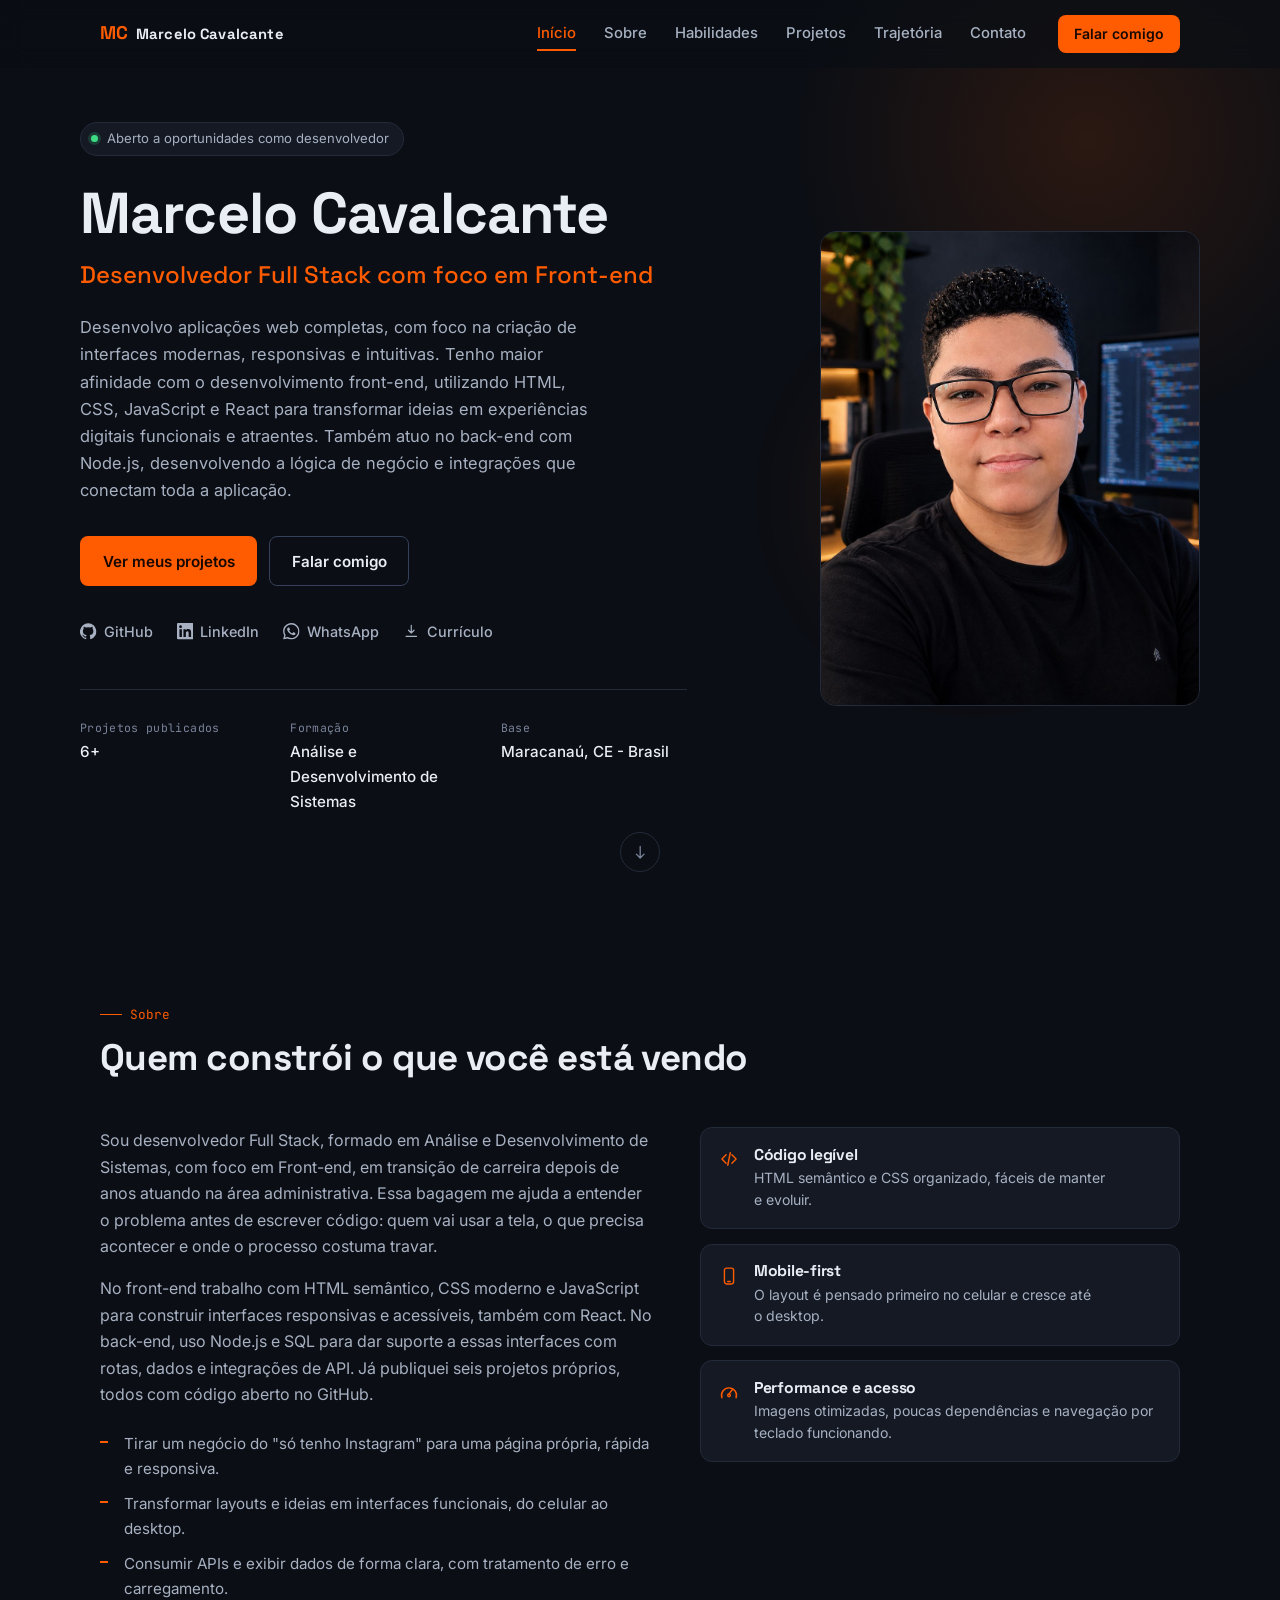
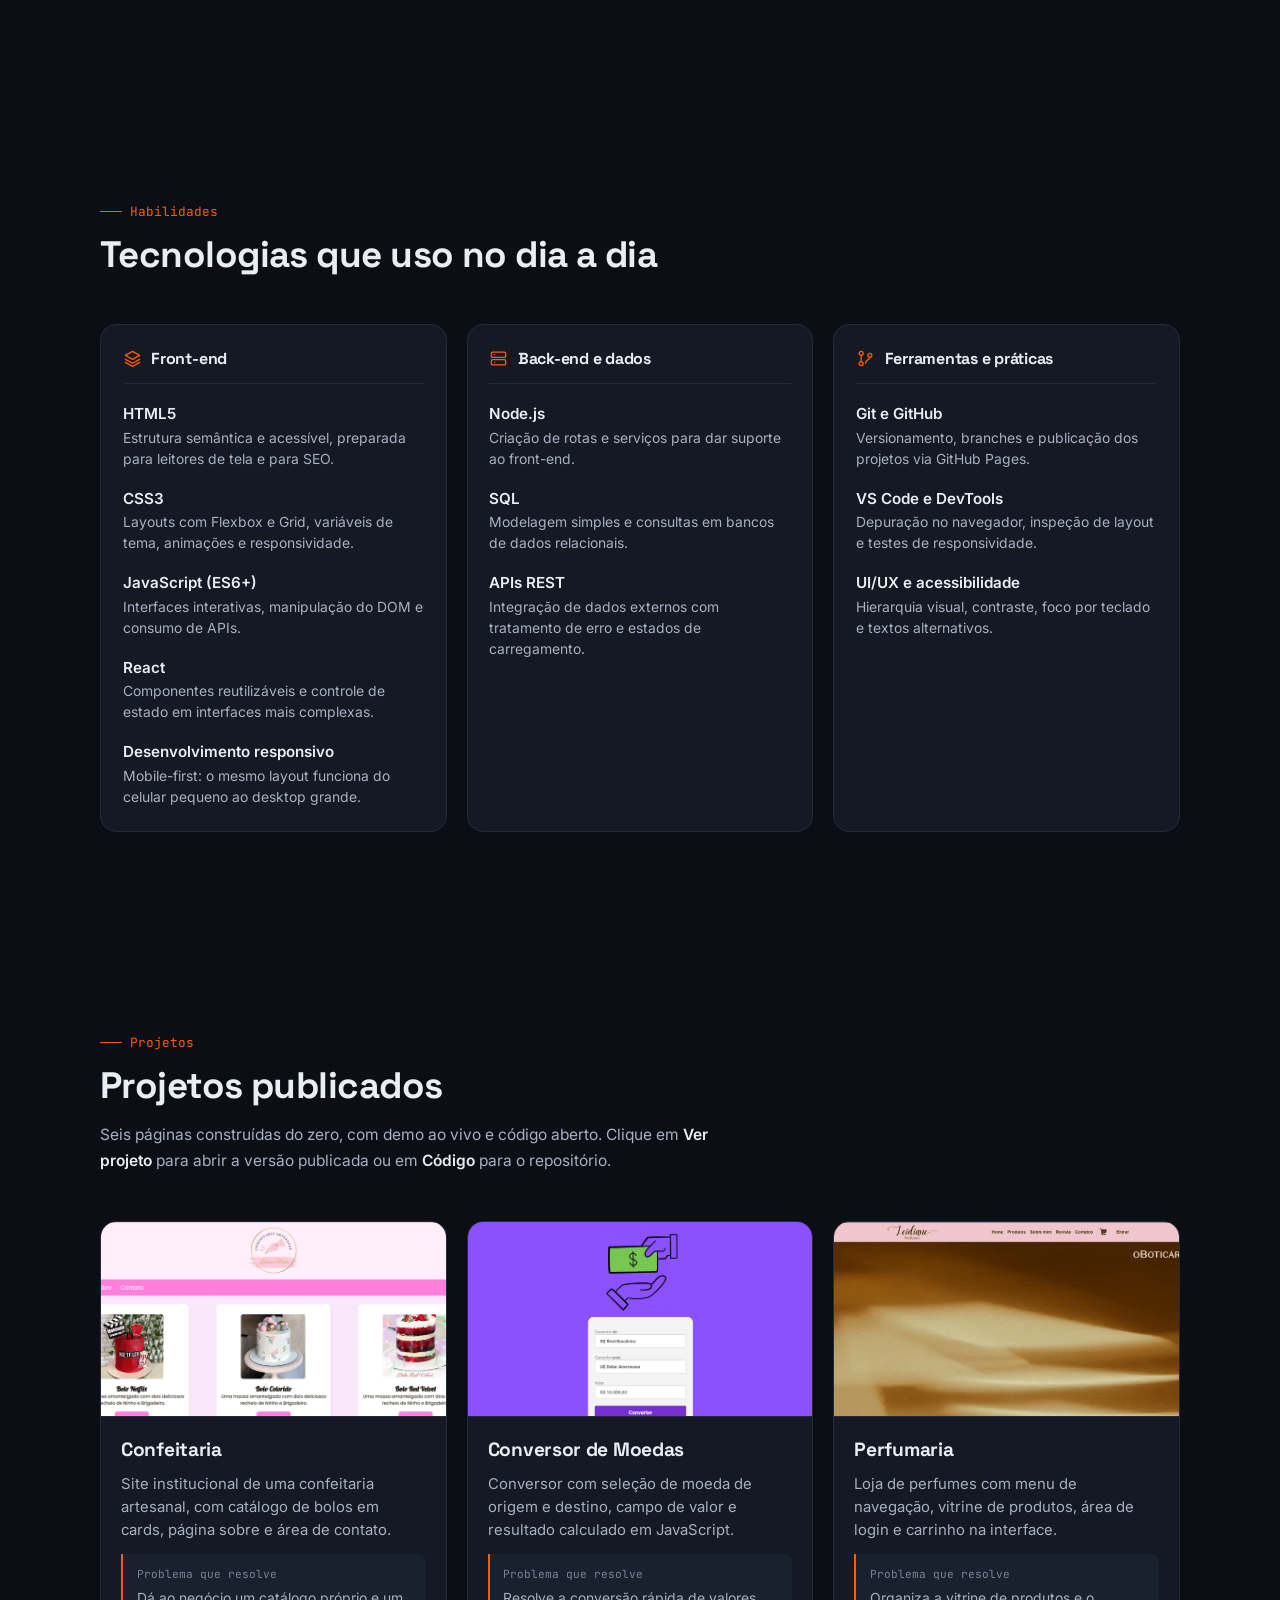
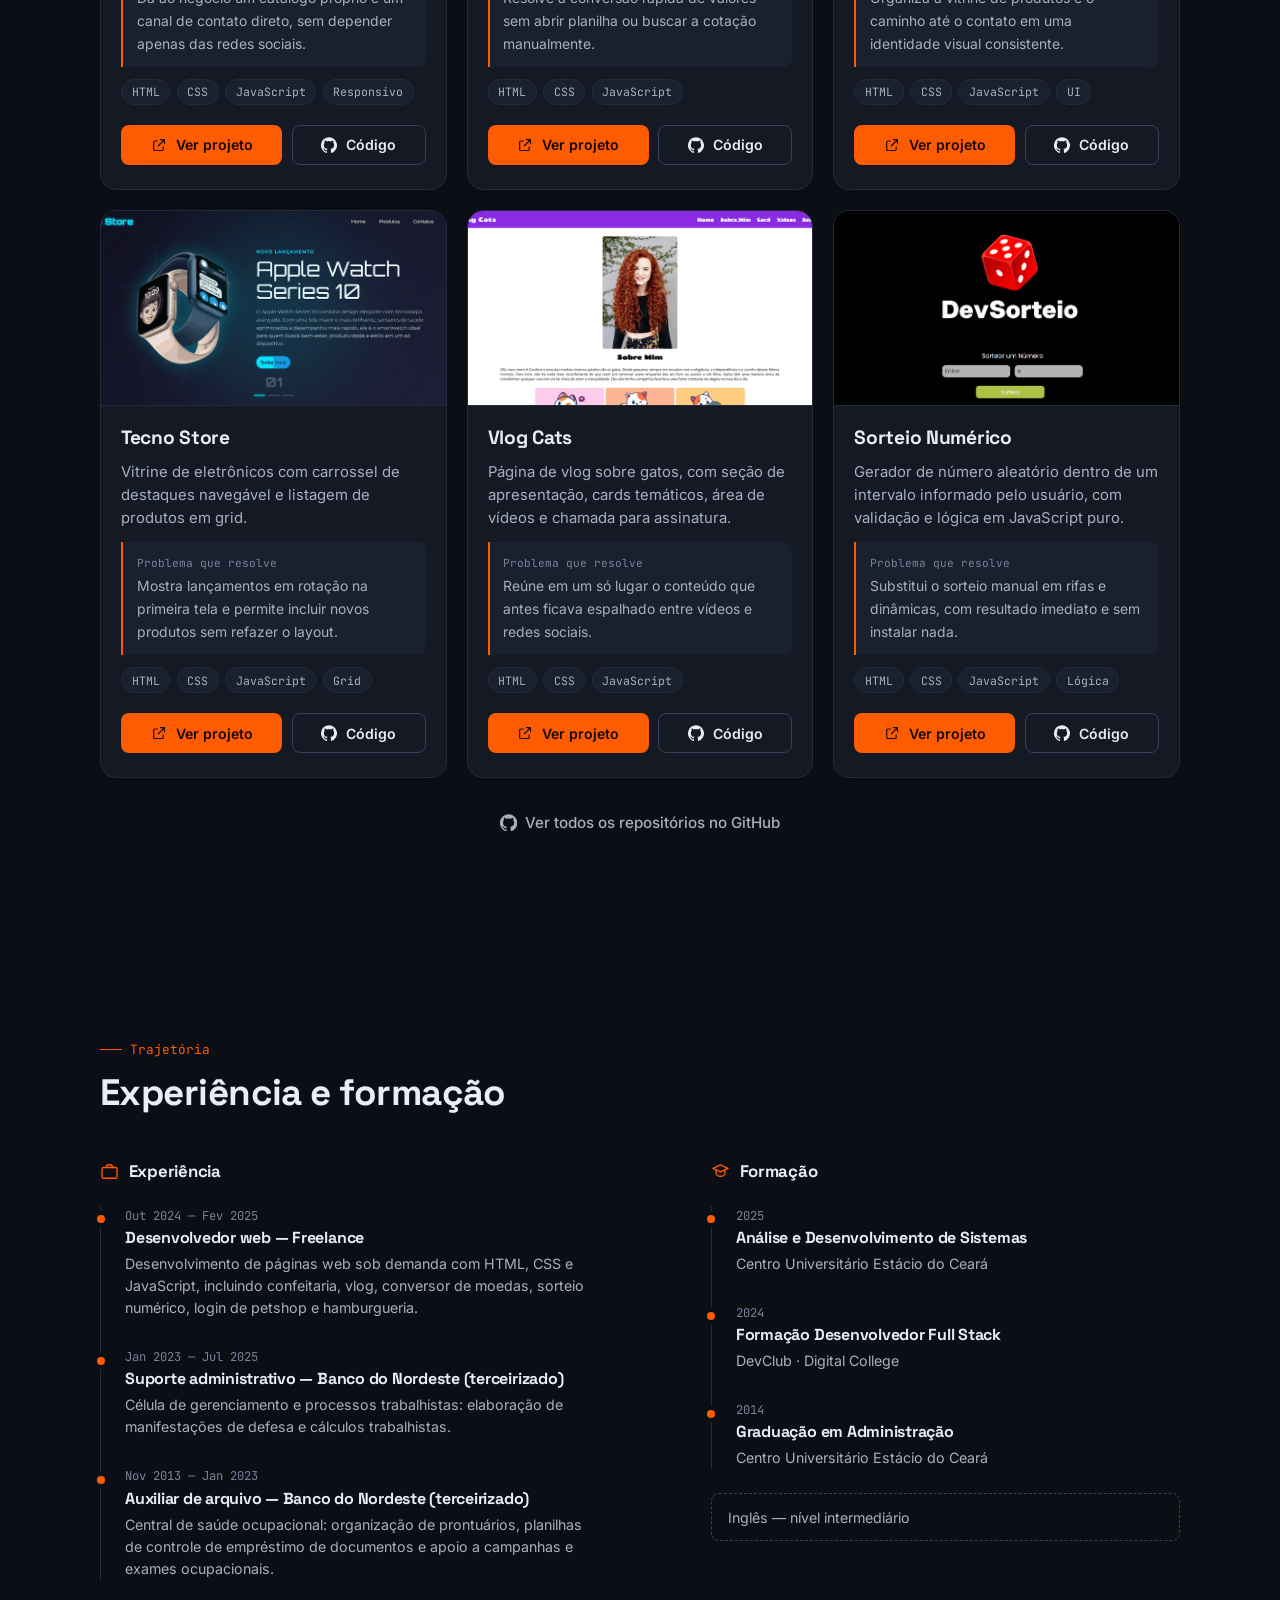
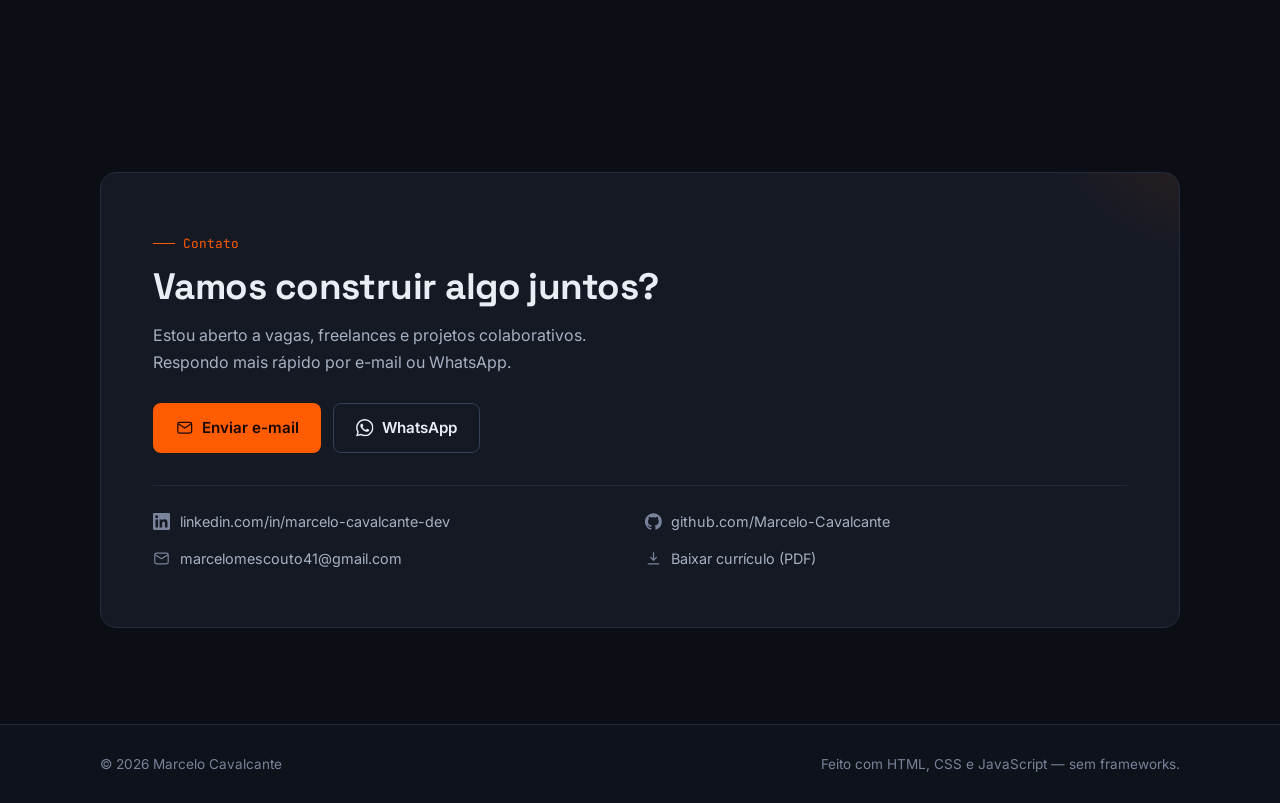
==== commit 965eef83: "Atualização das informações front end" ====
--- a/index.html
+++ b/index.html
@@ -194,11 +194,10 @@
                     </p>
 
                     <h1>Marcelo Cavalcante</h1>
-                    <p class="hero-cargo">Desenvolvedor Full Stack</p>
+                    <p class="hero-cargo">Desenvolvedor Full Stack com foco em Front-end</p>
 
                     <p class="hero-desc">
-                        Desenvolvo aplicações web completas - do layout responsivo no navegador até a lógica e as
-                        integrações por trás dele - com HTML, CSS, JavaScript, React e Node.js.
+                        Desenvolvo aplicações web completas, com foco na criação de interfaces modernas, responsivas e intuitivas. Tenho maior afinidade com o desenvolvimento front-end, utilizando HTML, CSS, JavaScript e React para transformar ideias em experiências digitais funcionais e atraentes. Também atuo no back-end com Node.js, desenvolvendo a lógica de negócio e integrações que conectam toda a aplicação.
                     </p>
 
                     <div class="hero-acoes">
@@ -256,7 +255,7 @@
 
                 <div class="hero-visual">
                     <div class="hero-brilho" aria-hidden="true"></div>
-                    <img src="img/banner02.png" width="760" height="1330" fetchpriority="high" decoding="async"
+                    <img src="img/banner02.jpg" width="760" height="1330" fetchpriority="high" decoding="async"
                         alt="Retrato de Marcelo Cavalcante" class="hero-foto">
                 </div>
             </div>
@@ -278,7 +277,7 @@
             <div class="sobre-grid">
                 <div class="sobre-texto reveal">
                     <p>
-                        Sou desenvolvedor Full Stack, formado em Análise e Desenvolvimento de Sistemas, em transição
+                        Sou desenvolvedor Full Stack, formado em Análise e Desenvolvimento de Sistemas, com foco em Front-end, em transição
                         de carreira depois de anos atuando na área administrativa. Essa bagagem me ajuda a entender
                         o problema antes de escrever código: quem vai usar a tela, o que precisa acontecer e onde
                         o processo costuma travar.
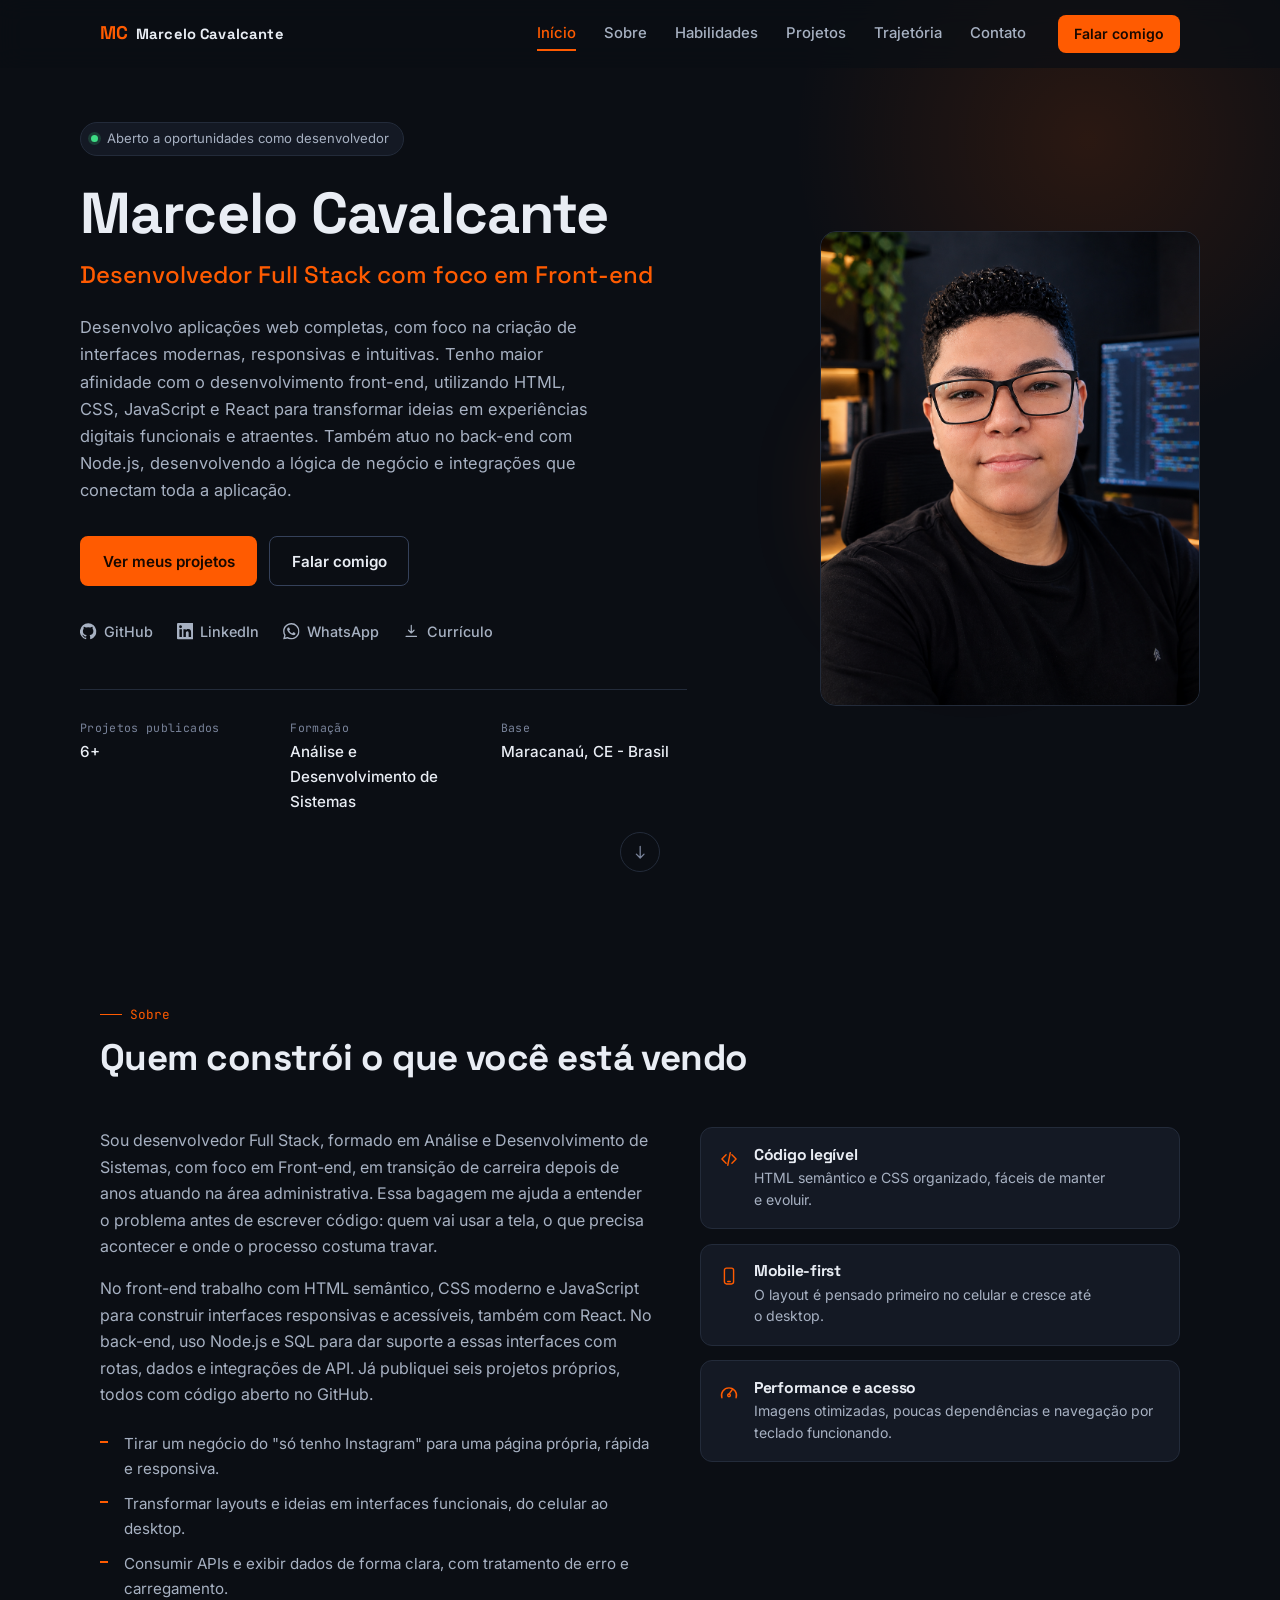
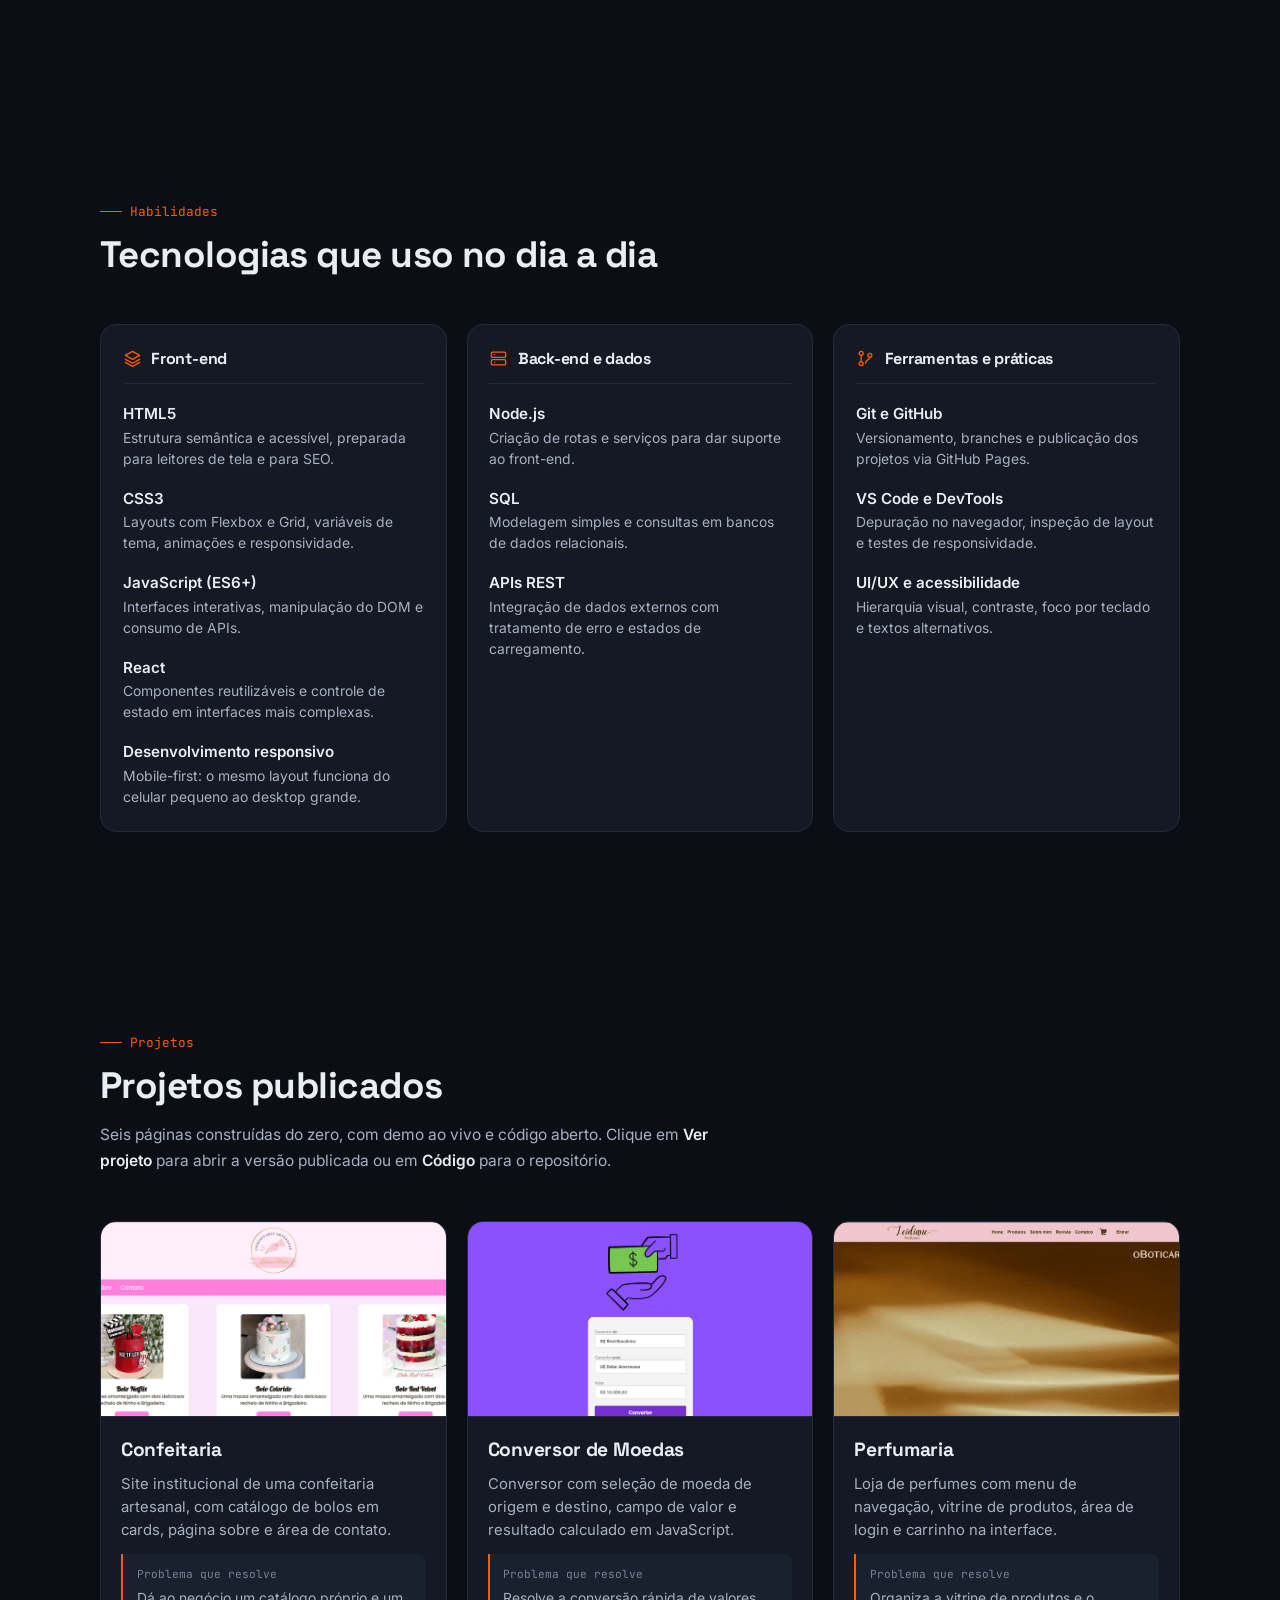
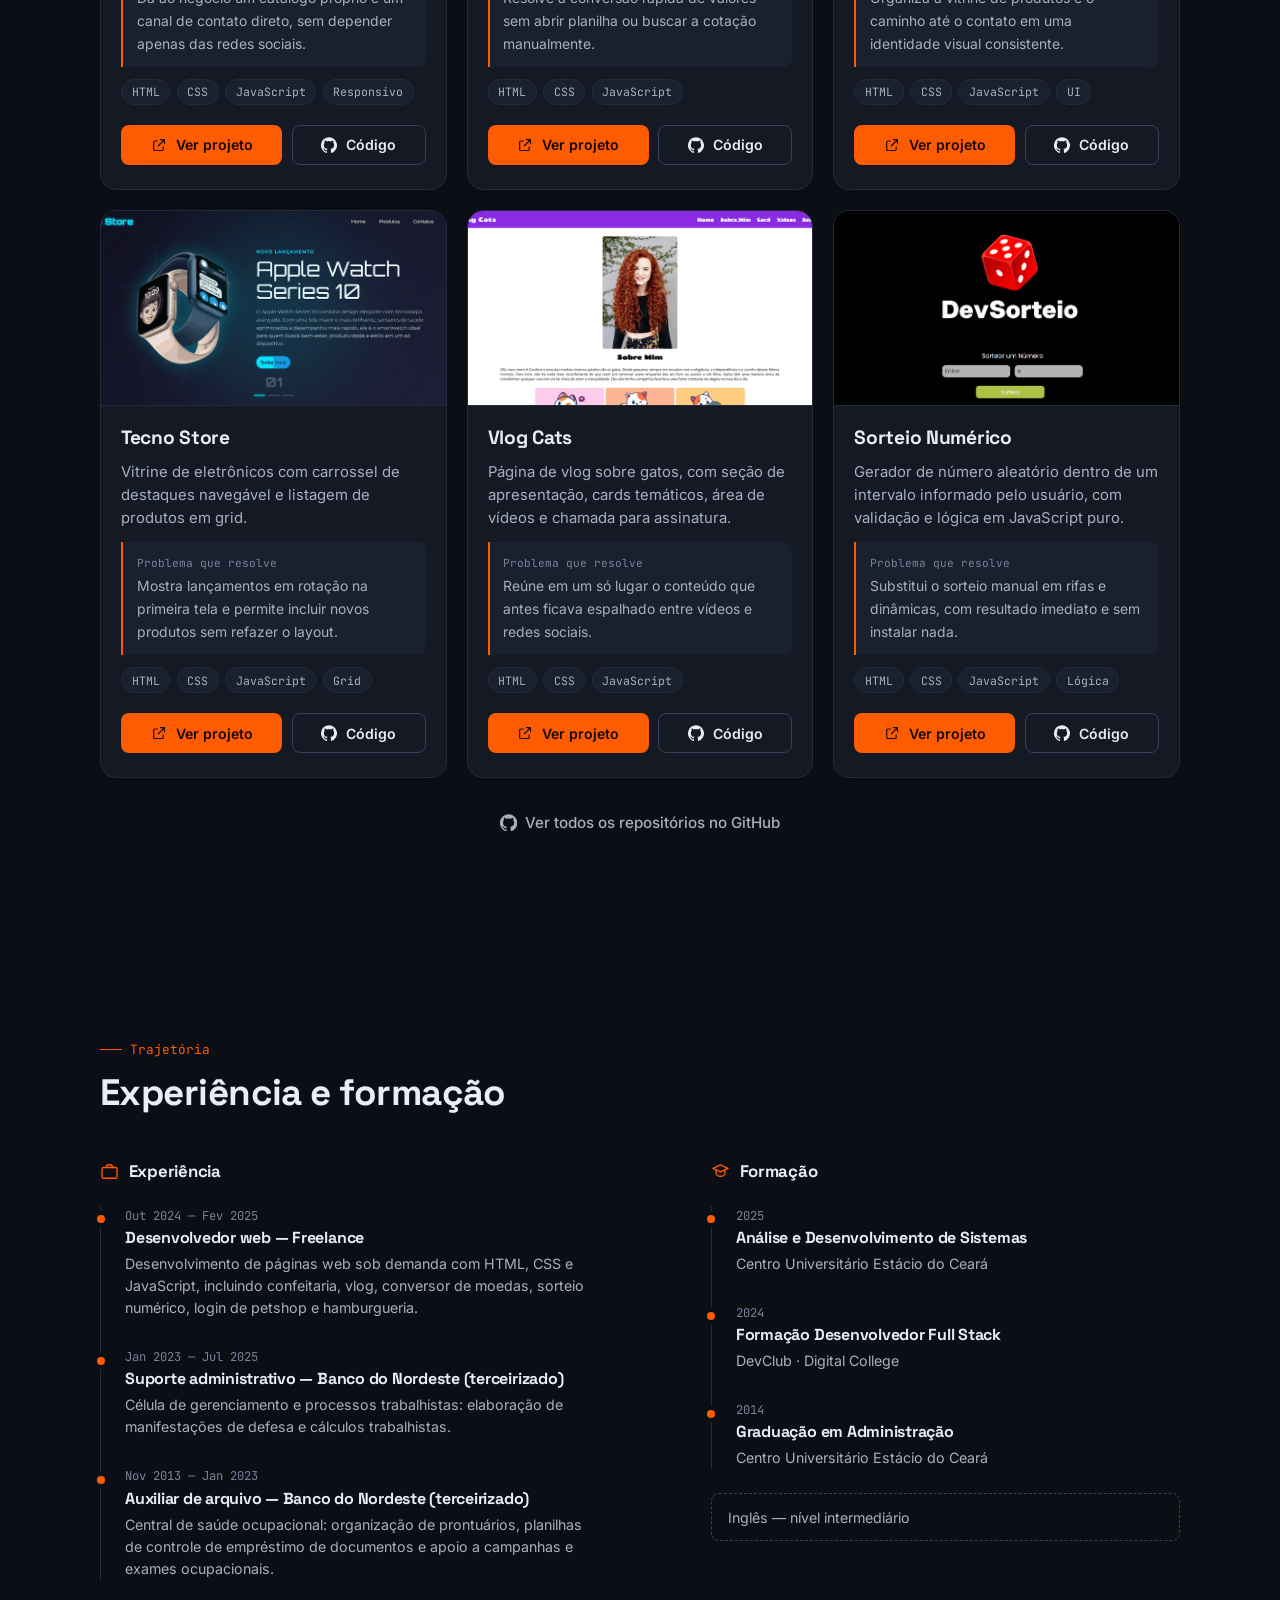
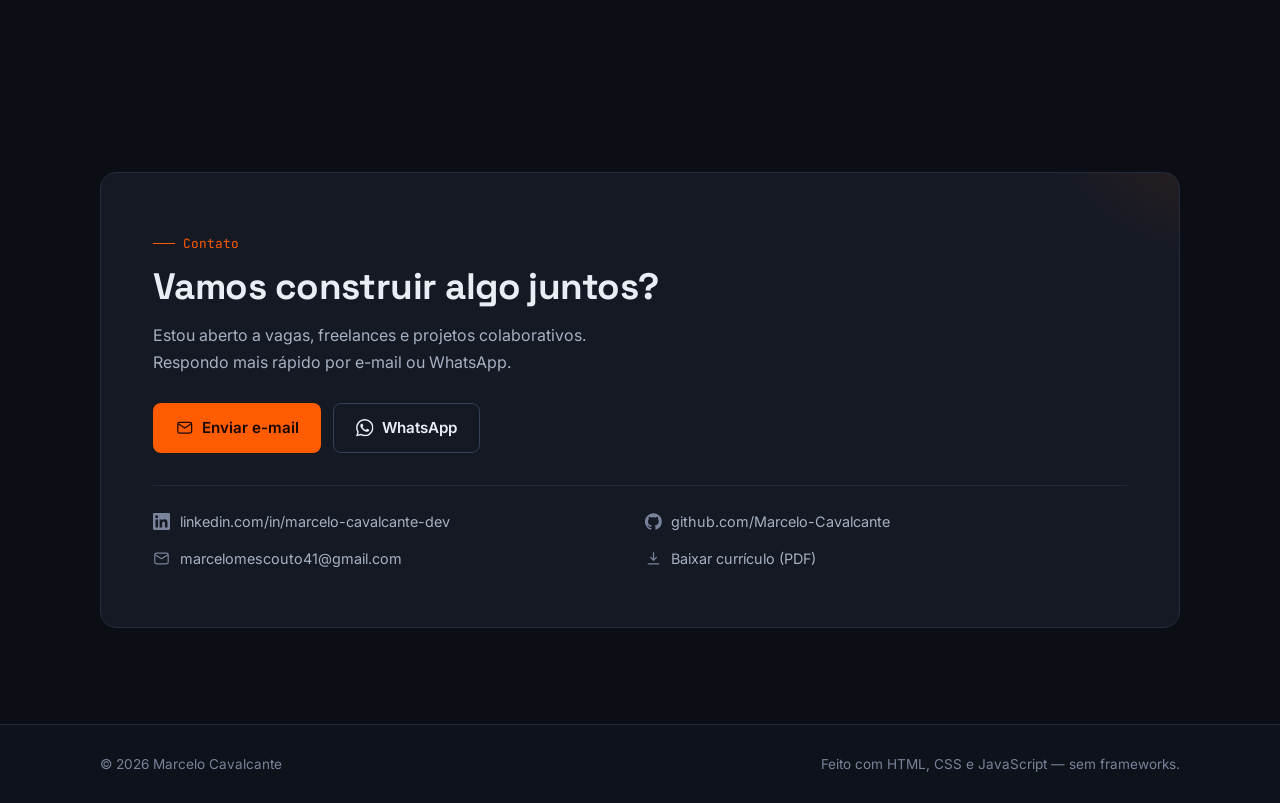
==== commit 24d2a683: "Merge dos históricos local e remoto" ====
--- a/index.html
+++ b/index.html
@@ -194,10 +194,17 @@
                     </p>
 
                     <h1>Marcelo Cavalcante</h1>
+
                     <p class="hero-cargo">Desenvolvedor Full Stack com foco em Front-end</p>
 
                     <p class="hero-desc">
-                        Desenvolvo aplicações web completas, com foco na criação de interfaces modernas, responsivas e intuitivas. Tenho maior afinidade com o desenvolvimento front-end, utilizando HTML, CSS, JavaScript e React para transformar ideias em experiências digitais funcionais e atraentes. Também atuo no back-end com Node.js, desenvolvendo a lógica de negócio e integrações que conectam toda a aplicação.
+                        Desenvolvo aplicações web completas, com foco na criação de interfaces modernas, responsivas e
+                        intuitivas. Tenho maior afinidade com o desenvolvimento front-end, utilizando HTML, CSS,
+                        JavaScript e React para transformar ideias em experiências digitais funcionais e atraentes.
+                        Também atuo no back-end com Node.js, desenvolvendo a lógica de negócio e integrações que
+                        conectam toda a aplicação.
+                    </p>
+
                     </p>
 
                     <div class="hero-acoes">
@@ -255,7 +262,8 @@
 
                 <div class="hero-visual">
                     <div class="hero-brilho" aria-hidden="true"></div>
-                    <img src="img/banner02.jpg" width="760" height="1330" fetchpriority="high" decoding="async"
+
+                    <img src="img/banner02.png" width="760" height="1330" fetchpriority="high" decoding="async"
                         alt="Retrato de Marcelo Cavalcante" class="hero-foto">
                 </div>
             </div>
@@ -277,8 +285,9 @@
             <div class="sobre-grid">
                 <div class="sobre-texto reveal">
                     <p>
-                        Sou desenvolvedor Full Stack, formado em Análise e Desenvolvimento de Sistemas, com foco em Front-end, em transição
-                        de carreira depois de anos atuando na área administrativa. Essa bagagem me ajuda a entender
+                        Sou desenvolvedor Full Stack, formado em Análise e Desenvolvimento de Sistemas, com foco em
+                        Front-end, em transição de carreira depois de anos atuando na área administrativa. Essa bagagem
+                        me ajuda a entender
                         o problema antes de escrever código: quem vai usar a tela, o que precisa acontecer e onde
                         o processo costuma travar.
                     </p>
@@ -508,4 +517,4 @@
     <script src="script.js" defer></script>
 </body>
 
-</html>
+</html>
